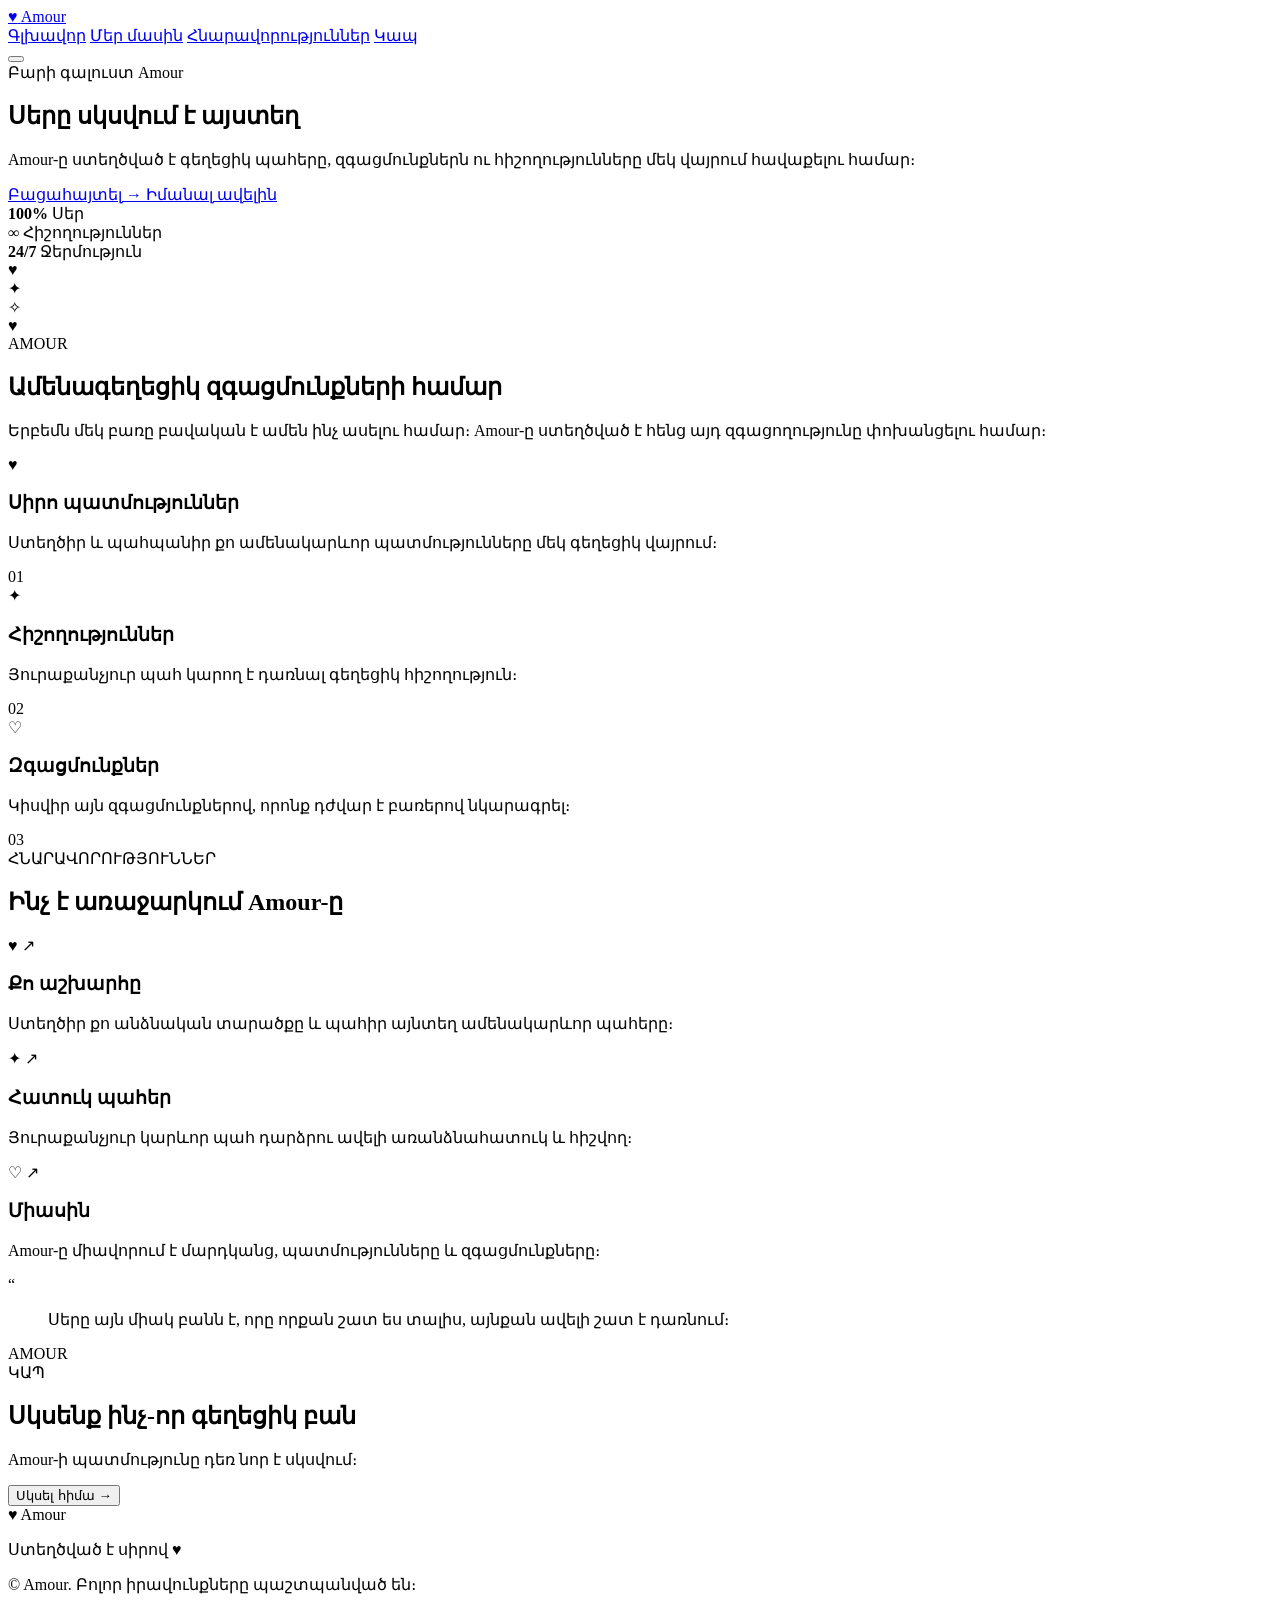
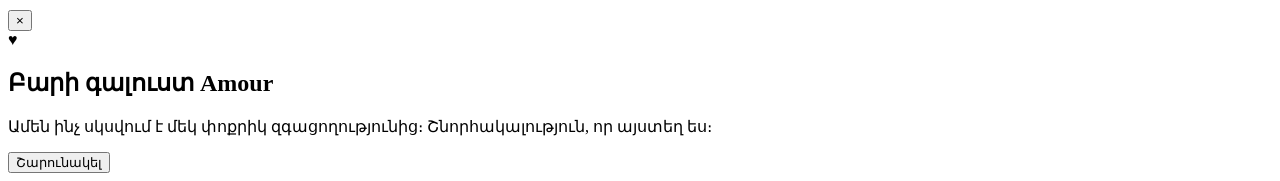
==== index.html @ 40e07cc6 "Create index.html" ====
<!DOCTYPE html>
<html lang="hy">
<head>
    <meta charset="UTF-8">
    <meta name="viewport" content="width=device-width, initial-scale=1.0">

    <title>Amour</title>
    <meta name="description" content="Amour — գեղեցիկ և ժամանակակից կայք">

    <link rel="stylesheet" href="style.css">
</head>

<body>

    <!-- Background -->
    <div class="background-glow glow-one"></div>
    <div class="background-glow glow-two"></div>

    <!-- Header -->
    <header class="header">

        <a href="#" class="logo">
            <span class="logo-heart">♥</span>
            <span>Amour</span>
        </a>

        <nav class="navigation" id="navigation">
            <a href="#home" class="active">Գլխավոր</a>
            <a href="#about">Մեր մասին</a>
            <a href="#features">Հնարավորություններ</a>
            <a href="#contact">Կապ</a>
        </nav>

        <button class="menu-button" id="menuButton" aria-label="Բացել մենյուն">
            <span></span>
            <span></span>
            <span></span>
        </button>

    </header>


    <!-- Hero -->
    <main>

        <section class="hero" id="home">

            <div class="hero-content">

                <div class="small-label">
                    <span class="pulse-dot"></span>
                    Բարի գալուստ Amour
                </div>

                <h1>
                    Սերը սկսվում է
                    <span>այստեղ</span>
                </h1>

                <p>
                    Amour-ը ստեղծված է գեղեցիկ պահերը,
                    զգացմունքներն ու հիշողությունները մեկ
                    վայրում հավաքելու համար։
                </p>

                <div class="hero-buttons">
                    <a href="#features" class="primary-button">
                        Բացահայտել
                        <span>→</span>
                    </a>

                    <a href="#about" class="secondary-button">
                        Իմանալ ավելին
                    </a>
                </div>

                <div class="hero-statistics">

                    <div class="stat">
                        <strong>100%</strong>
                        <span>Սեր</span>
                    </div>

                    <div class="stat-divider"></div>

                    <div class="stat">
                        <strong>∞</strong>
                        <span>Հիշողություններ</span>
                    </div>

                    <div class="stat-divider"></div>

                    <div class="stat">
                        <strong>24/7</strong>
                        <span>Ջերմություն</span>
                    </div>

                </div>

            </div>


            <!-- Heart visual -->
            <div class="hero-visual">

                <div class="circle circle-large"></div>
                <div class="circle circle-medium"></div>
                <div class="circle circle-small"></div>

                <div class="heart-container">

                    <div class="heart-shadow"></div>

                    <div class="big-heart">
                        ♥
                    </div>

                    <div class="heart-spark spark-one">✦</div>
                    <div class="heart-spark spark-two">✧</div>
                    <div class="heart-spark spark-three">♥</div>

                </div>

            </div>

        </section>


        <!-- About -->
        <section class="about section" id="about">

            <div class="section-heading">

                <span class="section-label">AMOUR</span>

                <h2>
                    Ամենագեղեցիկ
                    <span>զգացմունքների</span> համար
                </h2>

                <p>
                    Երբեմն մեկ բառը բավական է ամեն ինչ ասելու համար։
                    Amour-ը ստեղծված է հենց այդ զգացողությունը փոխանցելու համար։
                </p>

            </div>

            <div class="about-grid">

                <div class="about-card large-card">

                    <div class="card-icon">♥</div>

                    <h3>Սիրո պատմություններ</h3>

                    <p>
                        Ստեղծիր և պահպանիր քո ամենակարևոր
                        պատմությունները մեկ գեղեցիկ վայրում։
                    </p>

                    <span class="card-number">01</span>

                </div>


                <div class="about-card">

                    <div class="card-icon">✦</div>

                    <h3>Հիշողություններ</h3>

                    <p>
                        Յուրաքանչյուր պահ կարող է դառնալ
                        գեղեցիկ հիշողություն։
                    </p>

                    <span class="card-number">02</span>

                </div>


                <div class="about-card">

                    <div class="card-icon">♡</div>

                    <h3>Զգացմունքներ</h3>

                    <p>
                        Կիսվիր այն զգացմունքներով,
                        որոնք դժվար է բառերով նկարագրել։
                    </p>

                    <span class="card-number">03</span>

                </div>

            </div>

        </section>


        <!-- Features -->
        <section class="features section" id="features">

            <div class="section-heading center">

                <span class="section-label">ՀՆԱՐԱՎՈՐՈՒԹՅՈՒՆՆԵՐ</span>

                <h2>
                    Ինչ է առաջարկում
                    <span>Amour-ը</span>
                </h2>

            </div>


            <div class="features-grid">

                <article class="feature-card">

                    <div class="feature-top">
                        <span class="feature-icon">♥</span>
                        <span class="feature-arrow">↗</span>
                    </div>

                    <h3>Քո աշխարհը</h3>

                    <p>
                        Ստեղծիր քո անձնական տարածքը
                        և պահիր այնտեղ ամենակարևոր պահերը։
                    </p>

                </article>


                <article class="feature-card featured">

                    <div class="feature-top">
                        <span class="feature-icon">✦</span>
                        <span class="feature-arrow">↗</span>
                    </div>

                    <h3>Հատուկ պահեր</h3>

                    <p>
                        Յուրաքանչյուր կարևոր պահ դարձրու
                        ավելի առանձնահատուկ և հիշվող։
                    </p>

                </article>


                <article class="feature-card">

                    <div class="feature-top">
                        <span class="feature-icon">♡</span>
                        <span class="feature-arrow">↗</span>
                    </div>

                    <h3>Միասին</h3>

                    <p>
                        Amour-ը միավորում է մարդկանց,
                        պատմությունները և զգացմունքները։
                    </p>

                </article>

            </div>

        </section>


        <!-- Quote -->
        <section class="quote-section">

            <div class="quote-mark">“</div>

            <blockquote>
                Սերը այն միակ բանն է,
                որը որքան շատ ես տալիս,
                այնքան ավելի շատ է դառնում։
            </blockquote>

            <div class="quote-line"></div>

            <span>AMOUR</span>

        </section>


        <!-- Contact -->
        <section class="contact section" id="contact">

            <div class="contact-box">

                <div>

                    <span class="section-label">ԿԱՊ</span>

                    <h2>
                        Սկսենք ինչ-որ
                        <span>գեղեցիկ բան</span>
                    </h2>

                    <p>
                        Amour-ի պատմությունը դեռ նոր է սկսվում։
                    </p>

                </div>

                <button class="contact-button" id="contactButton">
                    Սկսել հիմա
                    <span>→</span>
                </button>

            </div>

        </section>

    </main>


    <!-- Footer -->
    <footer class="footer">

        <div class="footer-logo">
            <span>♥</span>
            Amour
        </div>

        <p>
            Ստեղծված է սիրով ♥
        </p>

        <p class="copyright">
            © <span id="year"></span> Amour. Բոլոր իրավունքները պաշտպանված են։
        </p>

    </footer>


    <!-- Modal -->
    <div class="modal" id="modal">

        <div class="modal-content">

            <button class="modal-close" id="modalClose">
                ×
            </button>

            <div class="modal-heart">♥</div>

            <h2>Բարի գալուստ Amour</h2>

            <p>
                Ամեն ինչ սկսվում է մեկ փոքրիկ զգացողությունից։
                Շնորհակալություն, որ այստեղ ես։
            </p>

            <button class="modal-button" id="modalOkay">
                Շարունակել
            </button>

        </div>

    </div>


    <script src="script.js"></script>

</body>
</html>
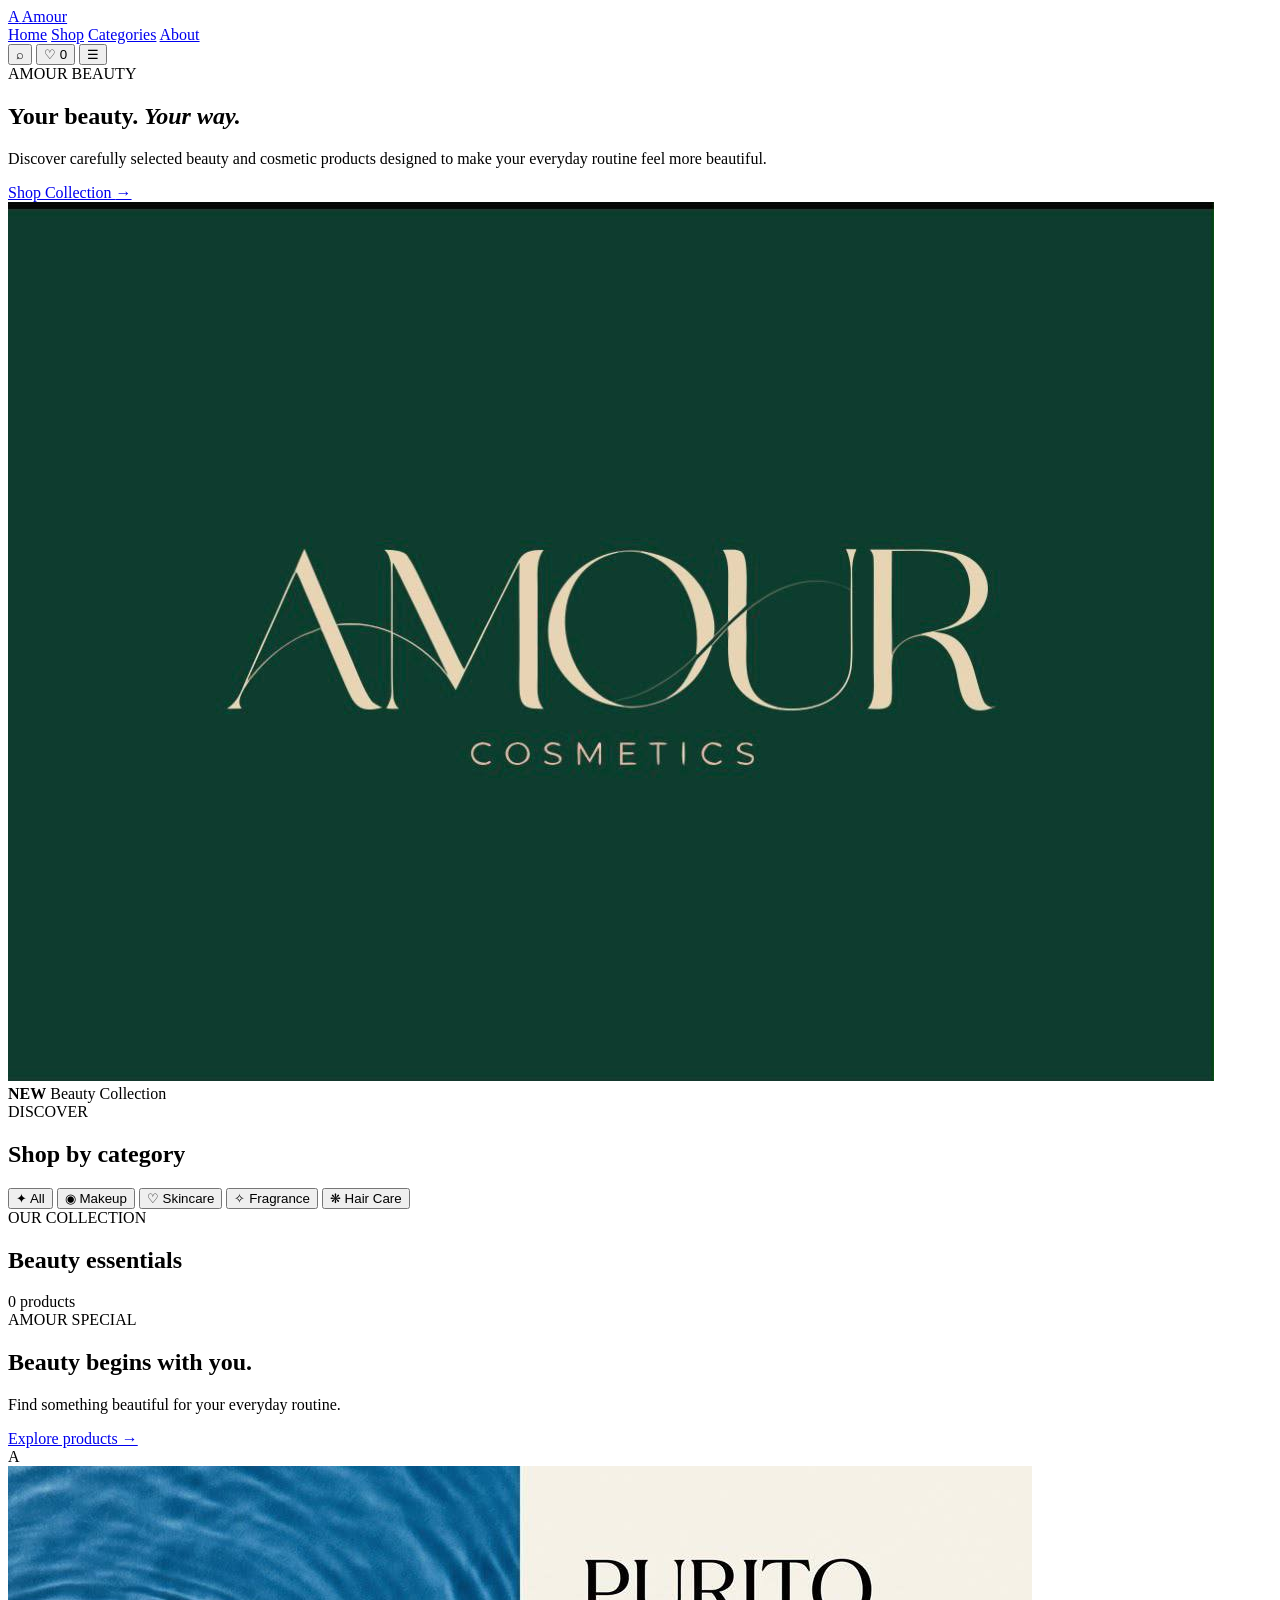
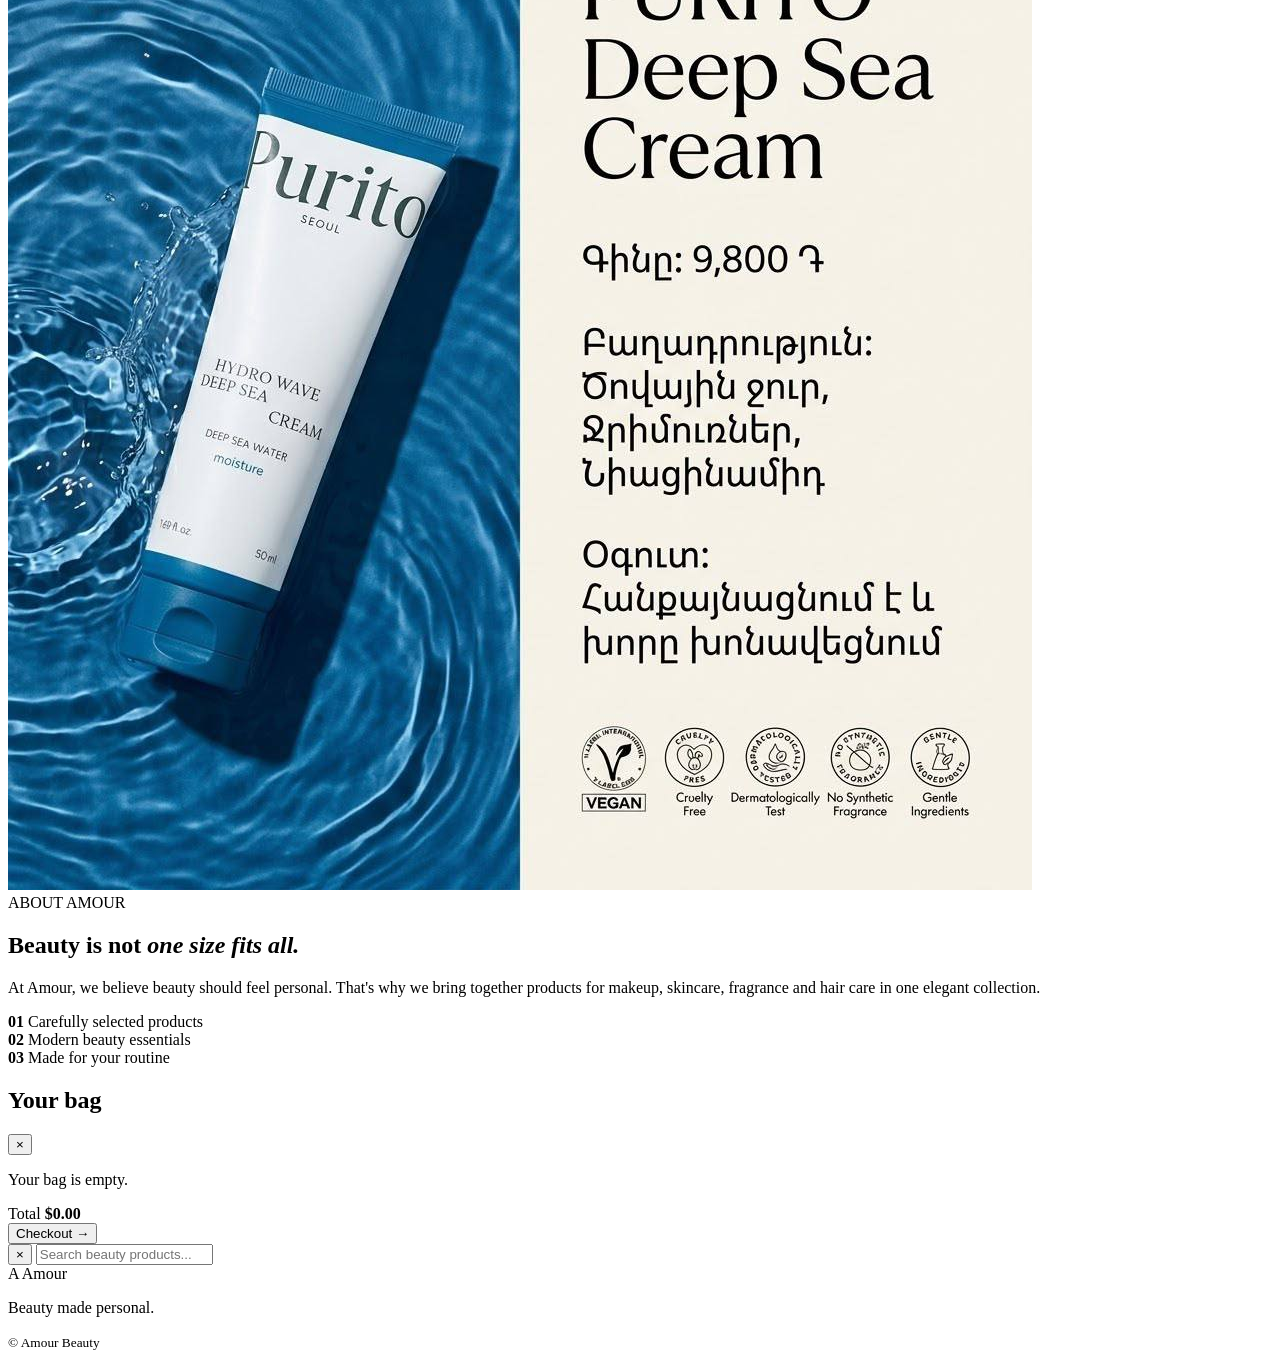
==== commit 6ef7f547: "Update index.html" ====
--- a/index.html
+++ b/index.html
@@ -1,373 +1,290 @@
 <!DOCTYPE html>
-<html lang="hy">
+<html lang="en">
 <head>
     <meta charset="UTF-8">
     <meta name="viewport" content="width=device-width, initial-scale=1.0">
 
-    <title>Amour</title>
-    <meta name="description" content="Amour — գեղեցիկ և ժամանակակից կայք">
+    <title>Amour — Beauty & Cosmetics</title>
+    <meta name="description" content="Amour Beauty & Cosmetics">
 
     <link rel="stylesheet" href="style.css">
 </head>
 
 <body>
 
-    <!-- Background -->
-    <div class="background-glow glow-one"></div>
-    <div class="background-glow glow-two"></div>
-
-    <!-- Header -->
-    <header class="header">
-
-        <a href="#" class="logo">
-            <span class="logo-heart">♥</span>
-            <span>Amour</span>
-        </a>
-
-        <nav class="navigation" id="navigation">
-            <a href="#home" class="active">Գլխավոր</a>
-            <a href="#about">Մեր մասին</a>
-            <a href="#features">Հնարավորություններ</a>
-            <a href="#contact">Կապ</a>
-        </nav>
-
-        <button class="menu-button" id="menuButton" aria-label="Բացել մենյուն">
-            <span></span>
-            <span></span>
-            <span></span>
+<header class="header">
+    <a href="#home" class="logo">
+        <span class="logo-mark">A</span>
+        <span>Amour</span>
+    </a>
+
+    <nav class="nav" id="nav">
+        <a href="#home">Home</a>
+        <a href="#shop">Shop</a>
+        <a href="#categories">Categories</a>
+        <a href="#about">About</a>
+    </nav>
+
+    <div class="header-actions">
+        <button id="searchBtn">⌕</button>
+        <button id="cartBtn" class="cart-button">
+            ♡
+            <span id="cartCount">0</span>
         </button>
-
-    </header>
-
-
-    <!-- Hero -->
-    <main>
-
-        <section class="hero" id="home">
-
-            <div class="hero-content">
-
-                <div class="small-label">
-                    <span class="pulse-dot"></span>
-                    Բարի գալուստ Amour
+        <button id="menuBtn" class="menu-btn">☰</button>
+    </div>
+</header>
+
+
+<main>
+
+    <!-- HERO -->
+
+    <section class="hero" id="home">
+
+        <div class="hero-text">
+            <span class="eyebrow">AMOUR BEAUTY</span>
+
+            <h1>
+                Your beauty.
+                <em>Your way.</em>
+            </h1>
+
+            <p>
+                Discover carefully selected beauty and cosmetic
+                products designed to make your everyday routine
+                feel more beautiful.
+            </p>
+
+            <a href="#shop" class="hero-btn">
+                Shop Collection
+                <span>→</span>
+            </a>
+        </div>
+
+        <div class="hero-image">
+            <img src="photo_2026-08-24_14-49-03.jpg" alt="Amour Beauty">
+            <div class="hero-badge">
+                <strong>NEW</strong>
+                <span>Beauty Collection</span>
+            </div>
+        </div>
+
+    </section>
+
+
+    <!-- CATEGORIES -->
+
+    <section class="categories" id="categories">
+
+        <div class="section-title">
+            <span>DISCOVER</span>
+            <h2>Shop by category</h2>
+        </div>
+
+        <div class="category-list">
+
+            <button class="category active" data-category="all">
+                <span>✦</span>
+                All
+            </button>
+
+            <button class="category" data-category="makeup">
+                <span>◉</span>
+                Makeup
+            </button>
+
+            <button class="category" data-category="skincare">
+                <span>♡</span>
+                Skincare
+            </button>
+
+            <button class="category" data-category="fragrance">
+                <span>✧</span>
+                Fragrance
+            </button>
+
+            <button class="category" data-category="hair">
+                <span>❋</span>
+                Hair Care
+            </button>
+
+        </div>
+
+    </section>
+
+
+    <!-- SHOP -->
+
+    <section class="shop" id="shop">
+
+        <div class="shop-heading">
+
+            <div>
+                <span class="section-label">OUR COLLECTION</span>
+                <h2>Beauty essentials</h2>
+            </div>
+
+            <div class="product-count">
+                <span id="productCount">0</span> products
+            </div>
+
+        </div>
+
+        <div class="products" id="products"></div>
+
+    </section>
+
+
+    <!-- PROMO -->
+
+    <section class="promo">
+
+        <div>
+            <span>AMOUR SPECIAL</span>
+
+            <h2>
+                Beauty begins
+                with you.
+            </h2>
+
+            <p>
+                Find something beautiful for your everyday routine.
+            </p>
+
+            <a href="#shop">
+                Explore products →
+            </a>
+        </div>
+
+        <div class="promo-symbol">A</div>
+
+    </section>
+
+
+    <!-- ABOUT -->
+
+    <section class="about" id="about">
+
+        <div class="about-image">
+            <img src="photo_2026-08-24_14-43-02.jpg" alt="Amour">
+        </div>
+
+        <div class="about-text">
+
+            <span class="section-label">ABOUT AMOUR</span>
+
+            <h2>
+                Beauty is not
+                <em>one size fits all.</em>
+            </h2>
+
+            <p>
+                At Amour, we believe beauty should feel personal.
+                That's why we bring together products for makeup,
+                skincare, fragrance and hair care in one elegant
+                collection.
+            </p>
+
+            <div class="about-items">
+
+                <div>
+                    <strong>01</strong>
+                    <span>Carefully selected products</span>
                 </div>
 
-                <h1>
-                    Սերը սկսվում է
-                    <span>այստեղ</span>
-                </h1>
-
-                <p>
-                    Amour-ը ստեղծված է գեղեցիկ պահերը,
-                    զգացմունքներն ու հիշողությունները մեկ
-                    վայրում հավաքելու համար։
-                </p>
-
-                <div class="hero-buttons">
-                    <a href="#features" class="primary-button">
-                        Բացահայտել
-                        <span>→</span>
-                    </a>
-
-                    <a href="#about" class="secondary-button">
-                        Իմանալ ավելին
-                    </a>
+                <div>
+                    <strong>02</strong>
+                    <span>Modern beauty essentials</span>
                 </div>
 
-                <div class="hero-statistics">
-
-                    <div class="stat">
-                        <strong>100%</strong>
-                        <span>Սեր</span>
-                    </div>
-
-                    <div class="stat-divider"></div>
-
-                    <div class="stat">
-                        <strong>∞</strong>
-                        <span>Հիշողություններ</span>
-                    </div>
-
-                    <div class="stat-divider"></div>
-
-                    <div class="stat">
-                        <strong>24/7</strong>
-                        <span>Ջերմություն</span>
-                    </div>
-
+                <div>
+                    <strong>03</strong>
+                    <span>Made for your routine</span>
                 </div>
 
             </div>
 
-
-            <!-- Heart visual -->
-            <div class="hero-visual">
-
-                <div class="circle circle-large"></div>
-                <div class="circle circle-medium"></div>
-                <div class="circle circle-small"></div>
-
-                <div class="heart-container">
-
-                    <div class="heart-shadow"></div>
-
-                    <div class="big-heart">
-                        ♥
-                    </div>
-
-                    <div class="heart-spark spark-one">✦</div>
-                    <div class="heart-spark spark-two">✧</div>
-                    <div class="heart-spark spark-three">♥</div>
-
-                </div>
-
-            </div>
-
-        </section>
-
-
-        <!-- About -->
-        <section class="about section" id="about">
-
-            <div class="section-heading">
-
-                <span class="section-label">AMOUR</span>
-
-                <h2>
-                    Ամենագեղեցիկ
-                    <span>զգացմունքների</span> համար
-                </h2>
-
-                <p>
-                    Երբեմն մեկ բառը բավական է ամեն ինչ ասելու համար։
-                    Amour-ը ստեղծված է հենց այդ զգացողությունը փոխանցելու համար։
-                </p>
-
-            </div>
-
-            <div class="about-grid">
-
-                <div class="about-card large-card">
-
-                    <div class="card-icon">♥</div>
-
-                    <h3>Սիրո պատմություններ</h3>
-
-                    <p>
-                        Ստեղծիր և պահպանիր քո ամենակարևոր
-                        պատմությունները մեկ գեղեցիկ վայրում։
-                    </p>
-
-                    <span class="card-number">01</span>
-
-                </div>
-
-
-                <div class="about-card">
-
-                    <div class="card-icon">✦</div>
-
-                    <h3>Հիշողություններ</h3>
-
-                    <p>
-                        Յուրաքանչյուր պահ կարող է դառնալ
-                        գեղեցիկ հիշողություն։
-                    </p>
-
-                    <span class="card-number">02</span>
-
-                </div>
-
-
-                <div class="about-card">
-
-                    <div class="card-icon">♡</div>
-
-                    <h3>Զգացմունքներ</h3>
-
-                    <p>
-                        Կիսվիր այն զգացմունքներով,
-                        որոնք դժվար է բառերով նկարագրել։
-                    </p>
-
-                    <span class="card-number">03</span>
-
-                </div>
-
-            </div>
-
-        </section>
-
-
-        <!-- Features -->
-        <section class="features section" id="features">
-
-            <div class="section-heading center">
-
-                <span class="section-label">ՀՆԱՐԱՎՈՐՈՒԹՅՈՒՆՆԵՐ</span>
-
-                <h2>
-                    Ինչ է առաջարկում
-                    <span>Amour-ը</span>
-                </h2>
-
-            </div>
-
-
-            <div class="features-grid">
-
-                <article class="feature-card">
-
-                    <div class="feature-top">
-                        <span class="feature-icon">♥</span>
-                        <span class="feature-arrow">↗</span>
-                    </div>
-
-                    <h3>Քո աշխարհը</h3>
-
-                    <p>
-                        Ստեղծիր քո անձնական տարածքը
-                        և պահիր այնտեղ ամենակարևոր պահերը։
-                    </p>
-
-                </article>
-
-
-                <article class="feature-card featured">
-
-                    <div class="feature-top">
-                        <span class="feature-icon">✦</span>
-                        <span class="feature-arrow">↗</span>
-                    </div>
-
-                    <h3>Հատուկ պահեր</h3>
-
-                    <p>
-                        Յուրաքանչյուր կարևոր պահ դարձրու
-                        ավելի առանձնահատուկ և հիշվող։
-                    </p>
-
-                </article>
-
-
-                <article class="feature-card">
-
-                    <div class="feature-top">
-                        <span class="feature-icon">♡</span>
-                        <span class="feature-arrow">↗</span>
-                    </div>
-
-                    <h3>Միասին</h3>
-
-                    <p>
-                        Amour-ը միավորում է մարդկանց,
-                        պատմությունները և զգացմունքները։
-                    </p>
-
-                </article>
-
-            </div>
-
-        </section>
-
-
-        <!-- Quote -->
-        <section class="quote-section">
-
-            <div class="quote-mark">“</div>
-
-            <blockquote>
-                Սերը այն միակ բանն է,
-                որը որքան շատ ես տալիս,
-                այնքան ավելի շատ է դառնում։
-            </blockquote>
-
-            <div class="quote-line"></div>
-
-            <span>AMOUR</span>
-
-        </section>
-
-
-        <!-- Contact -->
-        <section class="contact section" id="contact">
-
-            <div class="contact-box">
-
-                <div>
-
-                    <span class="section-label">ԿԱՊ</span>
-
-                    <h2>
-                        Սկսենք ինչ-որ
-                        <span>գեղեցիկ բան</span>
-                    </h2>
-
-                    <p>
-                        Amour-ի պատմությունը դեռ նոր է սկսվում։
-                    </p>
-
-                </div>
-
-                <button class="contact-button" id="contactButton">
-                    Սկսել հիմա
-                    <span>→</span>
-                </button>
-
-            </div>
-
-        </section>
-
-    </main>
-
-
-    <!-- Footer -->
-    <footer class="footer">
-
-        <div class="footer-logo">
-            <span>♥</span>
-            Amour
-        </div>
-
-        <p>
-            Ստեղծված է սիրով ♥
-        </p>
-
-        <p class="copyright">
-            © <span id="year"></span> Amour. Բոլոր իրավունքները պաշտպանված են։
-        </p>
-
-    </footer>
-
-
-    <!-- Modal -->
-    <div class="modal" id="modal">
-
-        <div class="modal-content">
-
-            <button class="modal-close" id="modalClose">
-                ×
-            </button>
-
-            <div class="modal-heart">♥</div>
-
-            <h2>Բարի գալուստ Amour</h2>
-
-            <p>
-                Ամեն ինչ սկսվում է մեկ փոքրիկ զգացողությունից։
-                Շնորհակալություն, որ այստեղ ես։
-            </p>
-
-            <button class="modal-button" id="modalOkay">
-                Շարունակել
-            </button>
-
-        </div>
+        </div>
+
+    </section>
+
+</main>
+
+
+<!-- CART -->
+
+<div class="cart-overlay" id="cartOverlay">
+
+    <aside class="cart">
+
+        <div class="cart-header">
+            <h2>Your bag</h2>
+            <button id="closeCart">×</button>
+        </div>
+
+        <div id="cartItems" class="cart-items">
+            <p class="empty-cart">Your bag is empty.</p>
+        </div>
+
+        <div class="cart-footer">
+
+            <div>
+                <span>Total</span>
+                <strong id="cartTotal">$0.00</strong>
+            </div>
+
+            <button class="checkout">
+                Checkout →
+            </button>
+
+        </div>
+
+    </aside>
+
+</div>
+
+
+<!-- SEARCH -->
+
+<div class="search-box" id="searchBox">
+
+    <div class="search-inner">
+
+        <button id="closeSearch">×</button>
+
+        <input
+            type="text"
+            id="searchInput"
+            placeholder="Search beauty products..."
+        >
 
     </div>
 
-
-    <script src="script.js"></script>
+</div>
+
+
+<footer>
+
+    <div class="footer-logo">
+        <span>A</span>
+        Amour
+    </div>
+
+    <p>
+        Beauty made personal.
+    </p>
+
+    <small>
+        © <span id="year"></span> Amour Beauty
+    </small>
+
+</footer>
+
+
+<script src="script.js"></script>
 
 </body>
 </html>
+</body>
+</html>
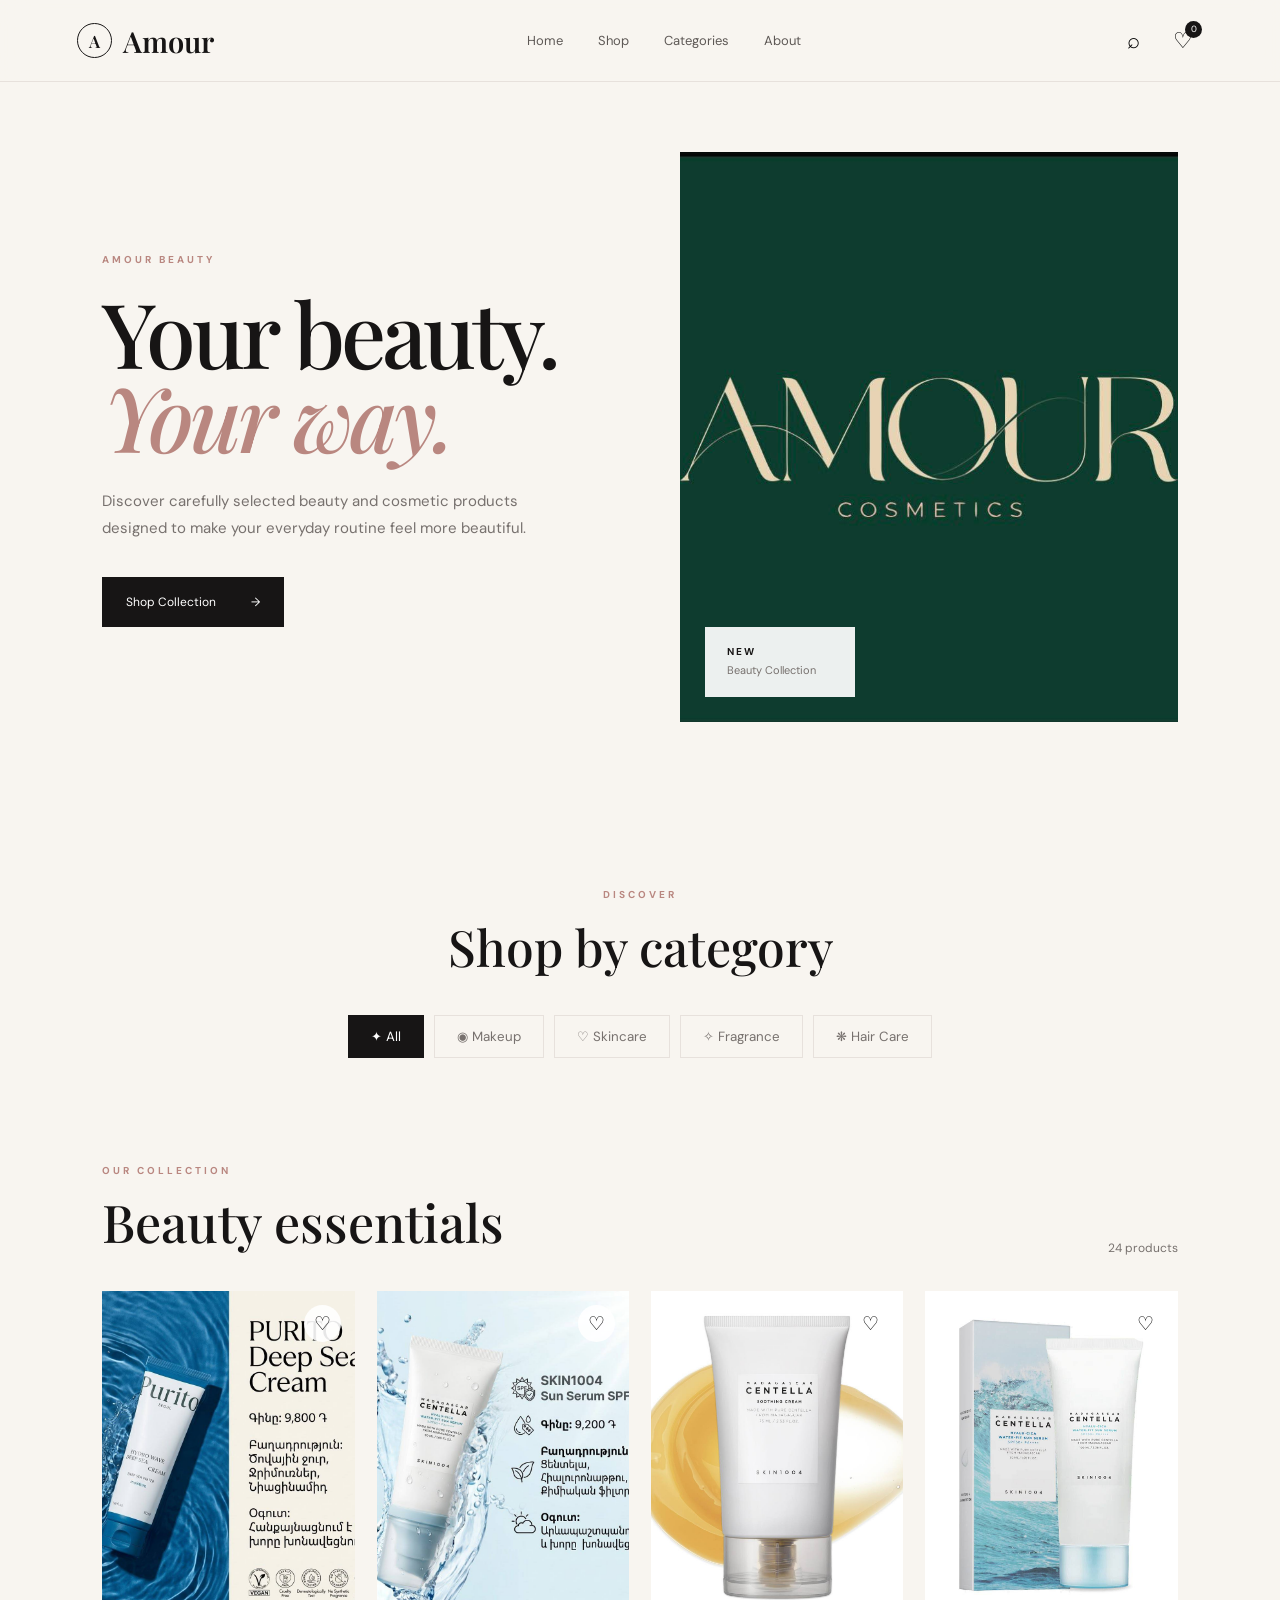
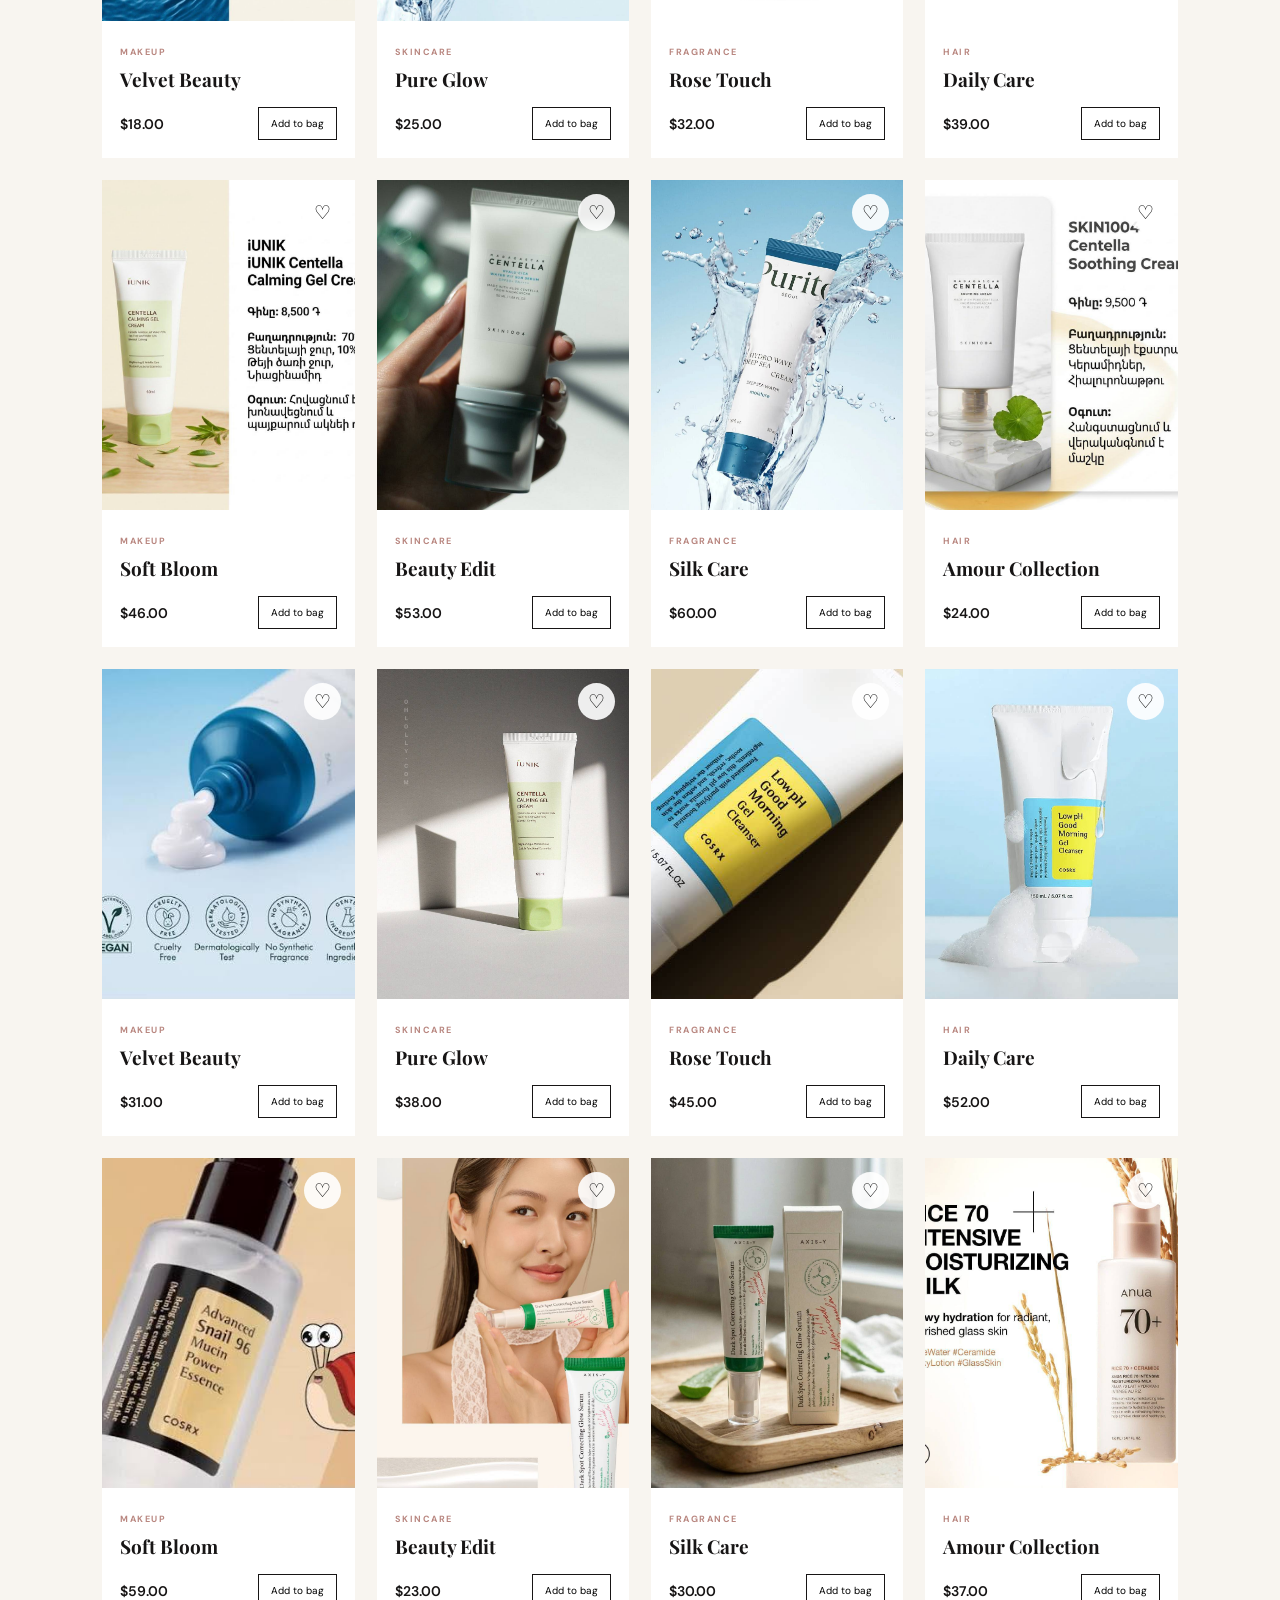
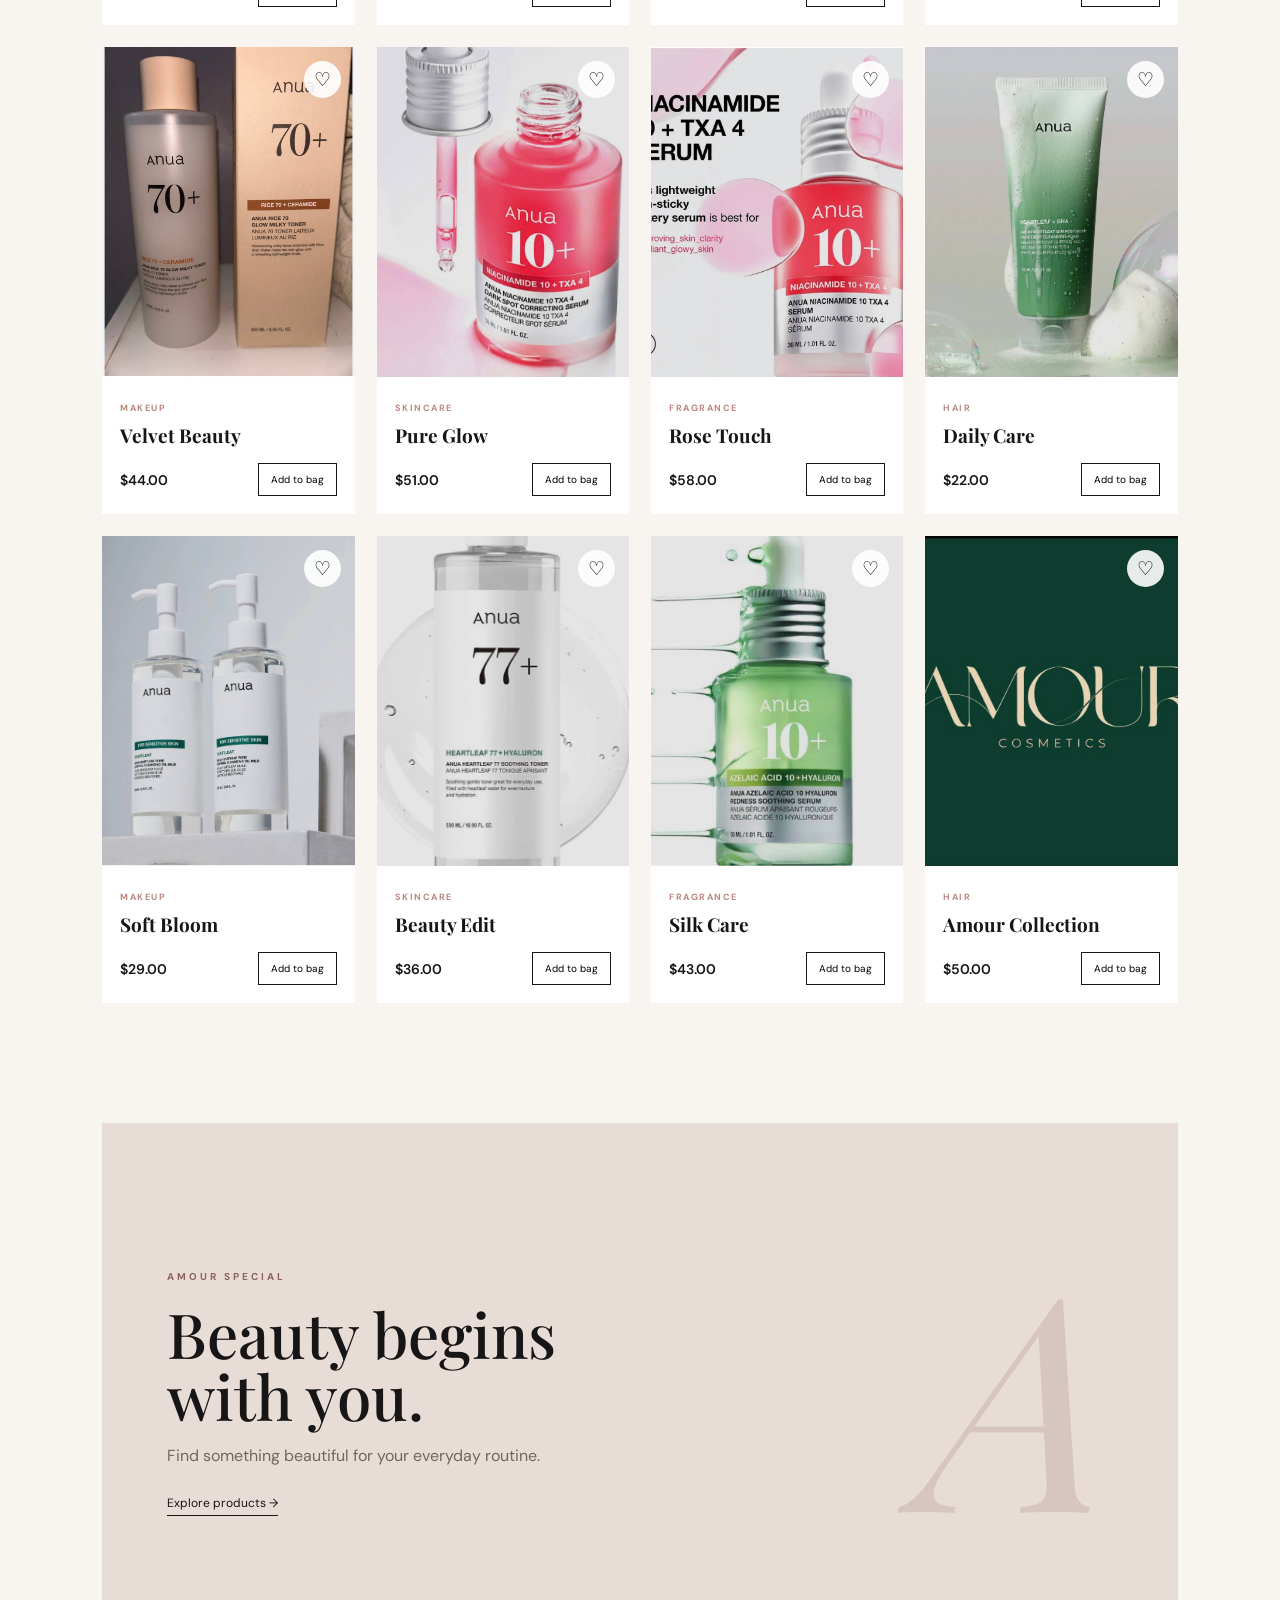
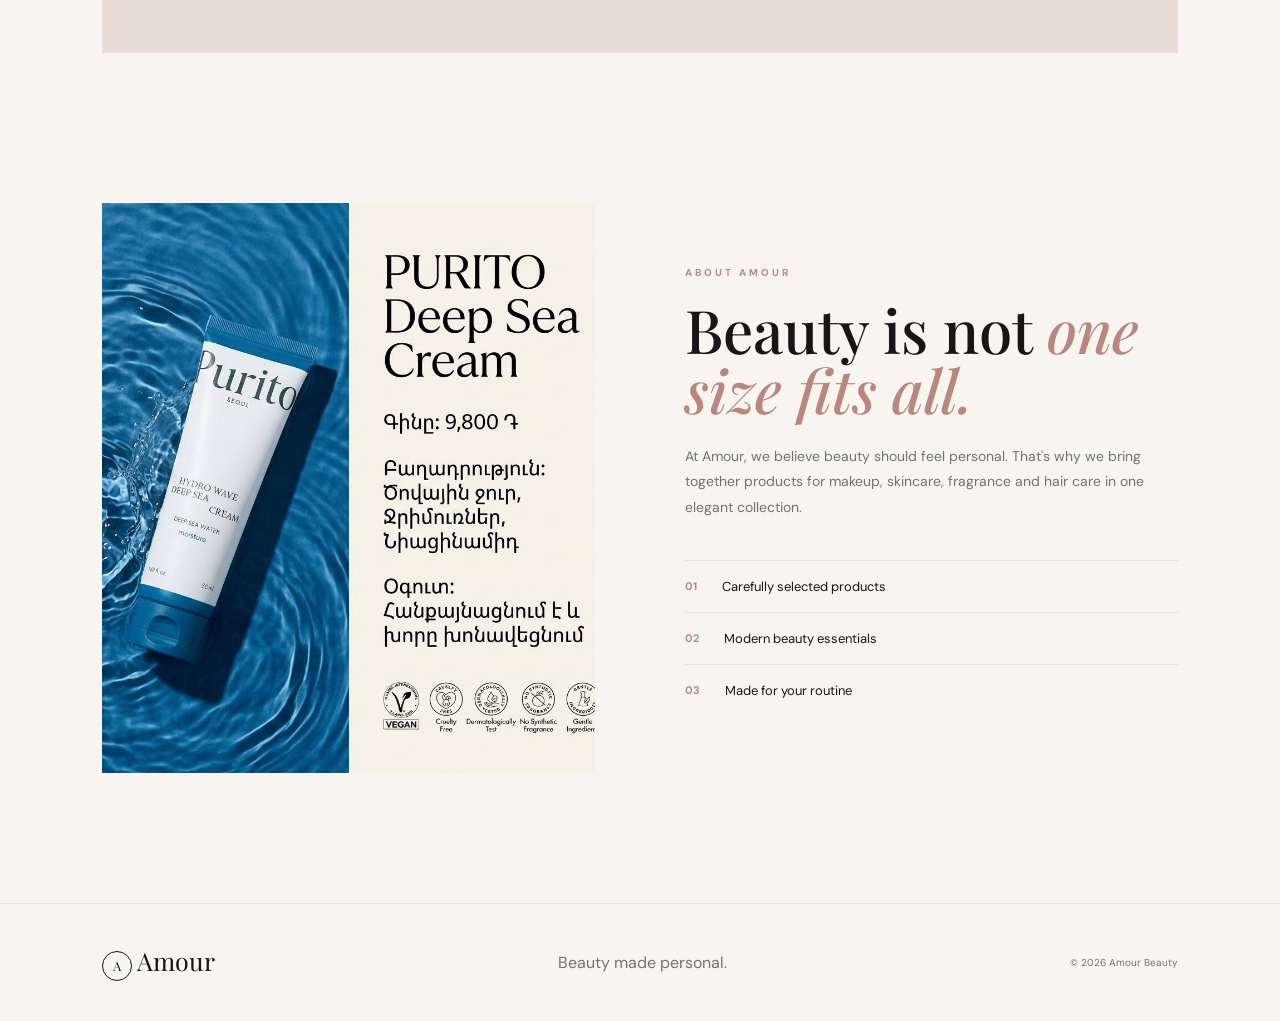
==== commit d250dce5: "Fix Amour product loading and cache" ====
--- a/index.html
+++ b/index.html
@@ -1,290 +1,28 @@
 <!DOCTYPE html>
 <html lang="en">
 <head>
-    <meta charset="UTF-8">
-    <meta name="viewport" content="width=device-width, initial-scale=1.0">
-
-    <title>Amour — Beauty & Cosmetics</title>
-    <meta name="description" content="Amour Beauty & Cosmetics">
-
-    <link rel="stylesheet" href="style.css">
+<meta charset="UTF-8">
+<meta name="viewport" content="width=device-width, initial-scale=1.0">
+<title>Amour — Beauty & Cosmetics</title>
+<meta name="description" content="Amour Beauty & Cosmetics">
+<link rel="stylesheet" href="style.css?v=3">
 </head>
-
 <body>
-
 <header class="header">
-    <a href="#home" class="logo">
-        <span class="logo-mark">A</span>
-        <span>Amour</span>
-    </a>
-
-    <nav class="nav" id="nav">
-        <a href="#home">Home</a>
-        <a href="#shop">Shop</a>
-        <a href="#categories">Categories</a>
-        <a href="#about">About</a>
-    </nav>
-
-    <div class="header-actions">
-        <button id="searchBtn">⌕</button>
-        <button id="cartBtn" class="cart-button">
-            ♡
-            <span id="cartCount">0</span>
-        </button>
-        <button id="menuBtn" class="menu-btn">☰</button>
-    </div>
+<a href="#home" class="logo"><span class="logo-mark">A</span><span>Amour</span></a>
+<nav class="nav" id="nav"><a href="#home">Home</a><a href="#shop">Shop</a><a href="#categories">Categories</a><a href="#about">About</a></nav>
+<div class="header-actions"><button id="searchBtn" type="button">⌕</button><button id="cartBtn" class="cart-button" type="button">♡<span id="cartCount">0</span></button><button id="menuBtn" class="menu-btn" type="button">☰</button></div>
 </header>
-
-
 <main>
-
-    <!-- HERO -->
-
-    <section class="hero" id="home">
-
-        <div class="hero-text">
-            <span class="eyebrow">AMOUR BEAUTY</span>
-
-            <h1>
-                Your beauty.
-                <em>Your way.</em>
-            </h1>
-
-            <p>
-                Discover carefully selected beauty and cosmetic
-                products designed to make your everyday routine
-                feel more beautiful.
-            </p>
-
-            <a href="#shop" class="hero-btn">
-                Shop Collection
-                <span>→</span>
-            </a>
-        </div>
-
-        <div class="hero-image">
-            <img src="photo_2026-08-24_14-49-03.jpg" alt="Amour Beauty">
-            <div class="hero-badge">
-                <strong>NEW</strong>
-                <span>Beauty Collection</span>
-            </div>
-        </div>
-
-    </section>
-
-
-    <!-- CATEGORIES -->
-
-    <section class="categories" id="categories">
-
-        <div class="section-title">
-            <span>DISCOVER</span>
-            <h2>Shop by category</h2>
-        </div>
-
-        <div class="category-list">
-
-            <button class="category active" data-category="all">
-                <span>✦</span>
-                All
-            </button>
-
-            <button class="category" data-category="makeup">
-                <span>◉</span>
-                Makeup
-            </button>
-
-            <button class="category" data-category="skincare">
-                <span>♡</span>
-                Skincare
-            </button>
-
-            <button class="category" data-category="fragrance">
-                <span>✧</span>
-                Fragrance
-            </button>
-
-            <button class="category" data-category="hair">
-                <span>❋</span>
-                Hair Care
-            </button>
-
-        </div>
-
-    </section>
-
-
-    <!-- SHOP -->
-
-    <section class="shop" id="shop">
-
-        <div class="shop-heading">
-
-            <div>
-                <span class="section-label">OUR COLLECTION</span>
-                <h2>Beauty essentials</h2>
-            </div>
-
-            <div class="product-count">
-                <span id="productCount">0</span> products
-            </div>
-
-        </div>
-
-        <div class="products" id="products"></div>
-
-    </section>
-
-
-    <!-- PROMO -->
-
-    <section class="promo">
-
-        <div>
-            <span>AMOUR SPECIAL</span>
-
-            <h2>
-                Beauty begins
-                with you.
-            </h2>
-
-            <p>
-                Find something beautiful for your everyday routine.
-            </p>
-
-            <a href="#shop">
-                Explore products →
-            </a>
-        </div>
-
-        <div class="promo-symbol">A</div>
-
-    </section>
-
-
-    <!-- ABOUT -->
-
-    <section class="about" id="about">
-
-        <div class="about-image">
-            <img src="photo_2026-08-24_14-43-02.jpg" alt="Amour">
-        </div>
-
-        <div class="about-text">
-
-            <span class="section-label">ABOUT AMOUR</span>
-
-            <h2>
-                Beauty is not
-                <em>one size fits all.</em>
-            </h2>
-
-            <p>
-                At Amour, we believe beauty should feel personal.
-                That's why we bring together products for makeup,
-                skincare, fragrance and hair care in one elegant
-                collection.
-            </p>
-
-            <div class="about-items">
-
-                <div>
-                    <strong>01</strong>
-                    <span>Carefully selected products</span>
-                </div>
-
-                <div>
-                    <strong>02</strong>
-                    <span>Modern beauty essentials</span>
-                </div>
-
-                <div>
-                    <strong>03</strong>
-                    <span>Made for your routine</span>
-                </div>
-
-            </div>
-
-        </div>
-
-    </section>
-
+<section class="hero" id="home"><div class="hero-text"><span class="eyebrow">AMOUR BEAUTY</span><h1>Your beauty.<em>Your way.</em></h1><p>Discover carefully selected beauty and cosmetic products designed to make your everyday routine feel more beautiful.</p><a href="#shop" class="hero-btn">Shop Collection <span>→</span></a></div><div class="hero-image"><img src="photo_2026-08-24_14-49-03.jpg" alt="Amour Beauty"><div class="hero-badge"><strong>NEW</strong><span>Beauty Collection</span></div></div></section>
+<section class="categories" id="categories"><div class="section-title"><span>DISCOVER</span><h2>Shop by category</h2></div><div class="category-list"><button class="category active" data-category="all" type="button">✦ All</button><button class="category" data-category="makeup" type="button">◉ Makeup</button><button class="category" data-category="skincare" type="button">♡ Skincare</button><button class="category" data-category="fragrance" type="button">✧ Fragrance</button><button class="category" data-category="hair" type="button">❋ Hair Care</button></div></section>
+<section class="shop" id="shop"><div class="shop-heading"><div><span class="section-label">OUR COLLECTION</span><h2>Beauty essentials</h2></div><div class="product-count"><span id="productCount">24</span> products</div></div><div class="products" id="products"></div></section>
+<section class="promo"><div><span>AMOUR SPECIAL</span><h2>Beauty begins<br>with you.</h2><p>Find something beautiful for your everyday routine.</p><a href="#shop">Explore products →</a></div><div class="promo-symbol">A</div></section>
+<section class="about" id="about"><div class="about-image"><img src="photo_2026-08-24_14-43-02.jpg" alt="Amour"></div><div class="about-text"><span class="section-label">ABOUT AMOUR</span><h2>Beauty is not <em>one size fits all.</em></h2><p>At Amour, we believe beauty should feel personal. That's why we bring together products for makeup, skincare, fragrance and hair care in one elegant collection.</p><div class="about-items"><div><strong>01</strong><span>Carefully selected products</span></div><div><strong>02</strong><span>Modern beauty essentials</span></div><div><strong>03</strong><span>Made for your routine</span></div></div></div></section>
 </main>
-
-
-<!-- CART -->
-
-<div class="cart-overlay" id="cartOverlay">
-
-    <aside class="cart">
-
-        <div class="cart-header">
-            <h2>Your bag</h2>
-            <button id="closeCart">×</button>
-        </div>
-
-        <div id="cartItems" class="cart-items">
-            <p class="empty-cart">Your bag is empty.</p>
-        </div>
-
-        <div class="cart-footer">
-
-            <div>
-                <span>Total</span>
-                <strong id="cartTotal">$0.00</strong>
-            </div>
-
-            <button class="checkout">
-                Checkout →
-            </button>
-
-        </div>
-
-    </aside>
-
-</div>
-
-
-<!-- SEARCH -->
-
-<div class="search-box" id="searchBox">
-
-    <div class="search-inner">
-
-        <button id="closeSearch">×</button>
-
-        <input
-            type="text"
-            id="searchInput"
-            placeholder="Search beauty products..."
-        >
-
-    </div>
-
-</div>
-
-
-<footer>
-
-    <div class="footer-logo">
-        <span>A</span>
-        Amour
-    </div>
-
-    <p>
-        Beauty made personal.
-    </p>
-
-    <small>
-        © <span id="year"></span> Amour Beauty
-    </small>
-
-</footer>
-
-
-<script src="script.js"></script>
-
+<div class="cart-overlay" id="cartOverlay"><aside class="cart"><div class="cart-header"><h2>Your bag</h2><button id="closeCart" type="button">×</button></div><div id="cartItems" class="cart-items"><p class="empty-cart">Your bag is empty.</p></div><div class="cart-footer"><div><span>Total</span><strong id="cartTotal">$0.00</strong></div><button class="checkout" type="button">Checkout →</button></div></aside></div>
+<div class="search-box" id="searchBox"><div class="search-inner"><button id="closeSearch" type="button">×</button><input type="text" id="searchInput" placeholder="Search beauty products..."></div></div>
+<footer><div class="footer-logo"><span>A</span> Amour</div><p>Beauty made personal.</p><small>© <span id="year"></span> Amour Beauty</small></footer>
+<script src="script.js?v=3"></script>
 </body>
 </html>
-</body>
-</html>
--- a/style.css
+++ b/style.css
@@ -0,0 +1,831 @@
+@import url('https://fonts.googleapis.com/css2?family=DM+Sans:wght@400;500;600;700&family=Playfair+Display:ital,wght@0,500;0,600;0,700;1,500;1,600&display=swap');
+
+:root {
+    --cream: #f8f5f0;
+    --white: #ffffff;
+    --black: #171515;
+    --gray: #77716e;
+    --line: #e7e1dc;
+    --rose: #b98780;
+    --dark-rose: #8d625c;
+}
+
+* {
+    margin: 0;
+    padding: 0;
+    box-sizing: border-box;
+}
+
+html {
+    scroll-behavior: smooth;
+}
+
+body {
+    background: var(--cream);
+    color: var(--black);
+    font-family: "DM Sans", sans-serif;
+    overflow-x: hidden;
+}
+
+button,
+input {
+    font-family: inherit;
+}
+
+button {
+    cursor: pointer;
+}
+
+a {
+    text-decoration: none;
+    color: inherit;
+}
+
+
+/* HEADER */
+
+.header {
+    height: 82px;
+    padding: 0 6%;
+    display: flex;
+    align-items: center;
+    justify-content: space-between;
+    position: sticky;
+    top: 0;
+    z-index: 1000;
+    background: rgba(248,245,240,.94);
+    backdrop-filter: blur(16px);
+    border-bottom: 1px solid var(--line);
+}
+
+.logo {
+    display: flex;
+    align-items: center;
+    gap: 11px;
+    font-family: "Playfair Display", serif;
+    font-size: 29px;
+    font-weight: 600;
+}
+
+.logo-mark {
+    width: 35px;
+    height: 35px;
+    border: 1px solid var(--black);
+    border-radius: 50%;
+    display: flex;
+    align-items: center;
+    justify-content: center;
+    font-size: 17px;
+}
+
+.nav {
+    display: flex;
+    gap: 35px;
+}
+
+.nav a {
+    font-size: 13px;
+    color: #5e5956;
+    transition: .25s;
+}
+
+.nav a:hover {
+    color: var(--black);
+}
+
+.header-actions {
+    display: flex;
+    align-items: center;
+    gap: 10px;
+}
+
+.header-actions button {
+    width: 40px;
+    height: 40px;
+    border: 0;
+    background: transparent;
+    font-size: 22px;
+}
+
+.cart-button {
+    position: relative;
+}
+
+#cartCount {
+    position: absolute;
+    right: 1px;
+    top: 0;
+    width: 17px;
+    height: 17px;
+    border-radius: 50%;
+    background: var(--black);
+    color: white;
+    font-size: 9px;
+    display: flex;
+    align-items: center;
+    justify-content: center;
+}
+
+.menu-btn {
+    display: none;
+}
+
+
+/* HERO */
+
+.hero {
+    min-height: 680px;
+    padding: 70px 8%;
+    display: grid;
+    grid-template-columns: 1fr 1fr;
+    gap: 80px;
+    align-items: center;
+}
+
+.hero-text {
+    max-width: 600px;
+}
+
+.eyebrow,
+.section-label,
+.section-title > span {
+    font-size: 10px;
+    letter-spacing: 3px;
+    font-weight: 700;
+    color: var(--rose);
+}
+
+.hero h1 {
+    font-family: "Playfair Display", serif;
+    font-size: clamp(65px, 7vw, 105px);
+    line-height: .94;
+    font-weight: 500;
+    margin: 22px 0 30px;
+    letter-spacing: -4px;
+}
+
+.hero h1 em {
+    display: block;
+    color: var(--rose);
+    font-weight: 500;
+}
+
+.hero-text p {
+    color: var(--gray);
+    line-height: 1.8;
+    max-width: 480px;
+    font-size: 15px;
+    margin-bottom: 35px;
+}
+
+.hero-btn {
+    display: inline-flex;
+    align-items: center;
+    gap: 35px;
+    padding: 17px 24px;
+    background: var(--black);
+    color: white;
+    font-size: 12px;
+    transition: .3s;
+}
+
+.hero-btn:hover {
+    background: var(--dark-rose);
+    transform: translateY(-3px);
+}
+
+.hero-image {
+    height: 570px;
+    position: relative;
+    overflow: hidden;
+}
+
+.hero-image img {
+    width: 100%;
+    height: 100%;
+    object-fit: cover;
+    display: block;
+}
+
+.hero-badge {
+    position: absolute;
+    left: 25px;
+    bottom: 25px;
+    background: rgba(255,255,255,.92);
+    padding: 18px 22px;
+    min-width: 150px;
+}
+
+.hero-badge strong {
+    display: block;
+    font-size: 10px;
+    letter-spacing: 2px;
+}
+
+.hero-badge span {
+    color: var(--gray);
+    font-size: 11px;
+}
+
+
+/* CATEGORIES */
+
+.categories {
+    padding: 90px 8% 50px;
+    text-align: center;
+}
+
+.section-title h2 {
+    font-family: "Playfair Display", serif;
+    font-size: 50px;
+    font-weight: 500;
+    margin-top: 10px;
+}
+
+.category-list {
+    display: flex;
+    justify-content: center;
+    flex-wrap: wrap;
+    gap: 10px;
+    margin-top: 35px;
+}
+
+.category {
+    border: 1px solid var(--line);
+    background: transparent;
+    padding: 12px 22px;
+    color: var(--gray);
+    transition: .25s;
+}
+
+.category span {
+    margin-right: 7px;
+}
+
+.category:hover,
+.category.active {
+    background: var(--black);
+    color: white;
+    border-color: var(--black);
+}
+
+
+/* SHOP */
+
+.shop {
+    padding: 50px 8% 120px;
+}
+
+.shop-heading {
+    display: flex;
+    justify-content: space-between;
+    align-items: end;
+    margin-bottom: 35px;
+}
+
+.shop-heading h2 {
+    font-family: "Playfair Display", serif;
+    font-size: 52px;
+    font-weight: 500;
+    margin-top: 8px;
+}
+
+.product-count {
+    color: var(--gray);
+    font-size: 12px;
+}
+
+.products {
+    display: grid;
+    grid-template-columns: repeat(4, 1fr);
+    gap: 22px;
+}
+
+.product {
+    background: white;
+    position: relative;
+    transition: .3s;
+}
+
+.product:hover {
+    transform: translateY(-6px);
+}
+
+.product-image {
+    height: 330px;
+    background: #eee8e3;
+    position: relative;
+    overflow: hidden;
+}
+
+.product-image img {
+    width: 100%;
+    height: 100%;
+    object-fit: cover;
+    transition: .5s;
+}
+
+.product:hover .product-image img {
+    transform: scale(1.05);
+}
+
+.wishlist {
+    position: absolute;
+    top: 14px;
+    right: 14px;
+    width: 37px;
+    height: 37px;
+    border: 0;
+    border-radius: 50%;
+    background: rgba(255,255,255,.9);
+    font-size: 19px;
+    z-index: 2;
+}
+
+.product-info {
+    padding: 18px;
+}
+
+.product-category {
+    color: var(--rose);
+    text-transform: uppercase;
+    font-size: 9px;
+    letter-spacing: 1.5px;
+    font-weight: 700;
+}
+
+.product-name {
+    font-family: "Playfair Display", serif;
+    font-size: 19px;
+    margin: 6px 0;
+}
+
+.product-bottom {
+    display: flex;
+    align-items: center;
+    justify-content: space-between;
+    margin-top: 15px;
+}
+
+.price {
+    font-weight: 600;
+    font-size: 14px;
+}
+
+.add-cart {
+    border: 1px solid var(--black);
+    background: transparent;
+    padding: 9px 12px;
+    font-size: 10px;
+    transition: .25s;
+}
+
+.add-cart:hover {
+    background: var(--black);
+    color: white;
+}
+
+
+/* PROMO */
+
+.promo {
+    margin: 0 8% 120px;
+    min-height: 380px;
+    background: #e8ddd6;
+    padding: 65px;
+    display: flex;
+    align-items: center;
+    justify-content: space-between;
+    overflow: hidden;
+}
+
+.promo span {
+    font-size: 10px;
+    letter-spacing: 3px;
+    font-weight: 700;
+    color: var(--dark-rose);
+}
+
+.promo h2 {
+    font-family: "Playfair Display", serif;
+    font-size: 62px;
+    line-height: 1;
+    font-weight: 500;
+    margin: 18px 0;
+}
+
+.promo p {
+    color: #706662;
+    margin-bottom: 25px;
+}
+
+.promo a {
+    font-size: 12px;
+    border-bottom: 1px solid;
+    padding-bottom: 4px;
+}
+
+.promo-symbol {
+    font-family: "Playfair Display", serif;
+    font-size: 300px;
+    font-style: italic;
+    color: rgba(141,98,92,.18);
+}
+
+
+/* ABOUT */
+
+.about {
+    padding: 30px 8% 130px;
+    display: grid;
+    grid-template-columns: 1fr 1fr;
+    gap: 90px;
+    align-items: center;
+}
+
+.about-image {
+    height: 570px;
+    overflow: hidden;
+}
+
+.about-image img {
+    width: 100%;
+    height: 100%;
+    object-fit: cover;
+}
+
+.about-text {
+    max-width: 560px;
+}
+
+.about-text h2 {
+    font-family: "Playfair Display", serif;
+    font-size: 60px;
+    line-height: 1;
+    font-weight: 500;
+    margin: 18px 0 25px;
+}
+
+.about-text h2 em {
+    color: var(--rose);
+}
+
+.about-text > p {
+    color: var(--gray);
+    line-height: 1.8;
+    font-size: 14px;
+}
+
+.about-items {
+    margin-top: 40px;
+}
+
+.about-items div {
+    display: flex;
+    gap: 25px;
+    align-items: center;
+    border-top: 1px solid var(--line);
+    padding: 17px 0;
+}
+
+.about-items strong {
+    color: var(--rose);
+    font-size: 11px;
+}
+
+.about-items span {
+    font-size: 13px;
+}
+
+
+/* CART */
+
+.cart-overlay {
+    position: fixed;
+    inset: 0;
+    background: rgba(0,0,0,.45);
+    z-index: 2000;
+    opacity: 0;
+    visibility: hidden;
+    transition: .3s;
+}
+
+.cart-overlay.show {
+    opacity: 1;
+    visibility: visible;
+}
+
+.cart {
+    width: 420px;
+    max-width: 100%;
+    height: 100%;
+    background: var(--cream);
+    margin-left: auto;
+    padding: 30px;
+    display: flex;
+    flex-direction: column;
+    transform: translateX(100%);
+    transition: .35s;
+}
+
+.cart-overlay.show .cart {
+    transform: translateX(0);
+}
+
+.cart-header {
+    display: flex;
+    justify-content: space-between;
+    border-bottom: 1px solid var(--line);
+    padding-bottom: 20px;
+}
+
+.cart-header h2 {
+    font-family: "Playfair Display", serif;
+    font-size: 30px;
+}
+
+.cart-header button {
+    border: 0;
+    background: none;
+    font-size: 28px;
+}
+
+.cart-items {
+    flex: 1;
+    overflow-y: auto;
+    padding: 20px 0;
+}
+
+.empty-cart {
+    text-align: center;
+    color: var(--gray);
+    margin-top: 50px;
+}
+
+.cart-item {
+    display: grid;
+    grid-template-columns: 70px 1fr auto;
+    gap: 12px;
+    align-items: center;
+    margin-bottom: 18px;
+}
+
+.cart-item img {
+    width: 70px;
+    height: 75px;
+    object-fit: cover;
+}
+
+.cart-item h4 {
+    font-family: "Playfair Display", serif;
+    font-weight: 500;
+}
+
+.cart-item p {
+    color: var(--gray);
+    font-size: 11px;
+    margin-top: 5px;
+}
+
+.remove-item {
+    border: 0;
+    background: none;
+    color: var(--gray);
+}
+
+.cart-footer {
+    border-top: 1px solid var(--line);
+    padding-top: 20px;
+}
+
+.cart-footer > div {
+    display: flex;
+    justify-content: space-between;
+    margin-bottom: 20px;
+}
+
+.checkout {
+    width: 100%;
+    border: 0;
+    background: var(--black);
+    color: white;
+    padding: 17px;
+}
+
+
+/* SEARCH */
+
+.search-box {
+    position: fixed;
+    inset: 0;
+    z-index: 3000;
+    background: rgba(248,245,240,.98);
+    opacity: 0;
+    visibility: hidden;
+    transition: .3s;
+}
+
+.search-box.show {
+    opacity: 1;
+    visibility: visible;
+}
+
+.search-inner {
+    max-width: 900px;
+    margin: 150px auto;
+    padding: 0 25px;
+    display: flex;
+    align-items: center;
+    border-bottom: 1px solid var(--black);
+}
+
+.search-inner button {
+    border: 0;
+    background: none;
+    font-size: 30px;
+    margin-right: 20px;
+}
+
+.search-inner input {
+    border: 0;
+    outline: 0;
+    background: transparent;
+    width: 100%;
+    font-family: "Playfair Display", serif;
+    font-size: 40px;
+}
+
+
+/* FOOTER */
+
+footer {
+    border-top: 1px solid var(--line);
+    padding: 40px 8%;
+    display: flex;
+    align-items: center;
+    justify-content: space-between;
+    color: var(--gray);
+}
+
+.footer-logo {
+    font-family: "Playfair Display", serif;
+    font-size: 25px;
+    color: var(--black);
+}
+
+.footer-logo span {
+    border: 1px solid;
+    border-radius: 50%;
+    width: 30px;
+    height: 30px;
+    display: inline-flex;
+    align-items: center;
+    justify-content: center;
+    font-size: 13px;
+}
+
+footer small {
+    font-size: 10px;
+}
+
+
+/* MOBILE */
+
+@media (max-width: 1000px) {
+
+    .products {
+        grid-template-columns: repeat(3, 1fr);
+    }
+
+    .hero {
+        gap: 40px;
+    }
+
+    .hero h1 {
+        font-size: 70px;
+    }
+}
+
+@media (max-width: 750px) {
+
+    .header {
+        height: 70px;
+        padding: 0 5%;
+    }
+
+    .nav {
+        position: absolute;
+        top: 70px;
+        left: 5%;
+        right: 5%;
+        background: var(--cream);
+        border: 1px solid var(--line);
+        display: flex;
+        flex-direction: column;
+        gap: 0;
+        padding: 10px;
+        opacity: 0;
+        visibility: hidden;
+        transform: translateY(-10px);
+        transition: .3s;
+    }
+
+    .nav.show {
+        opacity: 1;
+        visibility: visible;
+        transform: translateY(0);
+    }
+
+    .nav a {
+        padding: 15px;
+        border-bottom: 1px solid var(--line);
+    }
+
+    .menu-btn {
+        display: block;
+    }
+
+    .hero {
+        grid-template-columns: 1fr;
+        padding: 60px 6%;
+    }
+
+    .hero h1 {
+        font-size: 65px;
+    }
+
+    .hero-image {
+        height: 450px;
+    }
+
+    .products {
+        grid-template-columns: repeat(2, 1fr);
+    }
+
+    .product-image {
+        height: 280px;
+    }
+
+    .promo {
+        margin: 0 6% 80px;
+        padding: 40px 30px;
+    }
+
+    .promo h2 {
+        font-size: 48px;
+    }
+
+    .promo-symbol {
+        display: none;
+    }
+
+    .about {
+        grid-template-columns: 1fr;
+        padding: 0 6% 90px;
+        gap: 50px;
+    }
+
+    .about-image {
+        height: 420px;
+    }
+
+    .about-text h2 {
+        font-size: 48px;
+    }
+
+    footer {
+        flex-direction: column;
+        gap: 18px;
+        text-align: center;
+    }
+}
+
+@media (max-width: 480px) {
+
+    .products {
+        grid-template-columns: 1fr;
+    }
+
+    .product-image {
+        height: 390px;
+    }
+
+    .shop-heading {
+        align-items: start;
+        gap: 15px;
+        flex-direction: column;
+    }
+
+    .section-title h2,
+    .shop-heading h2 {
+        font-size: 40px;
+    }
+
+    .hero h1 {
+        font-size: 52px;
+    }
+
+    .hero-image {
+        height: 400px;
+    }
+}
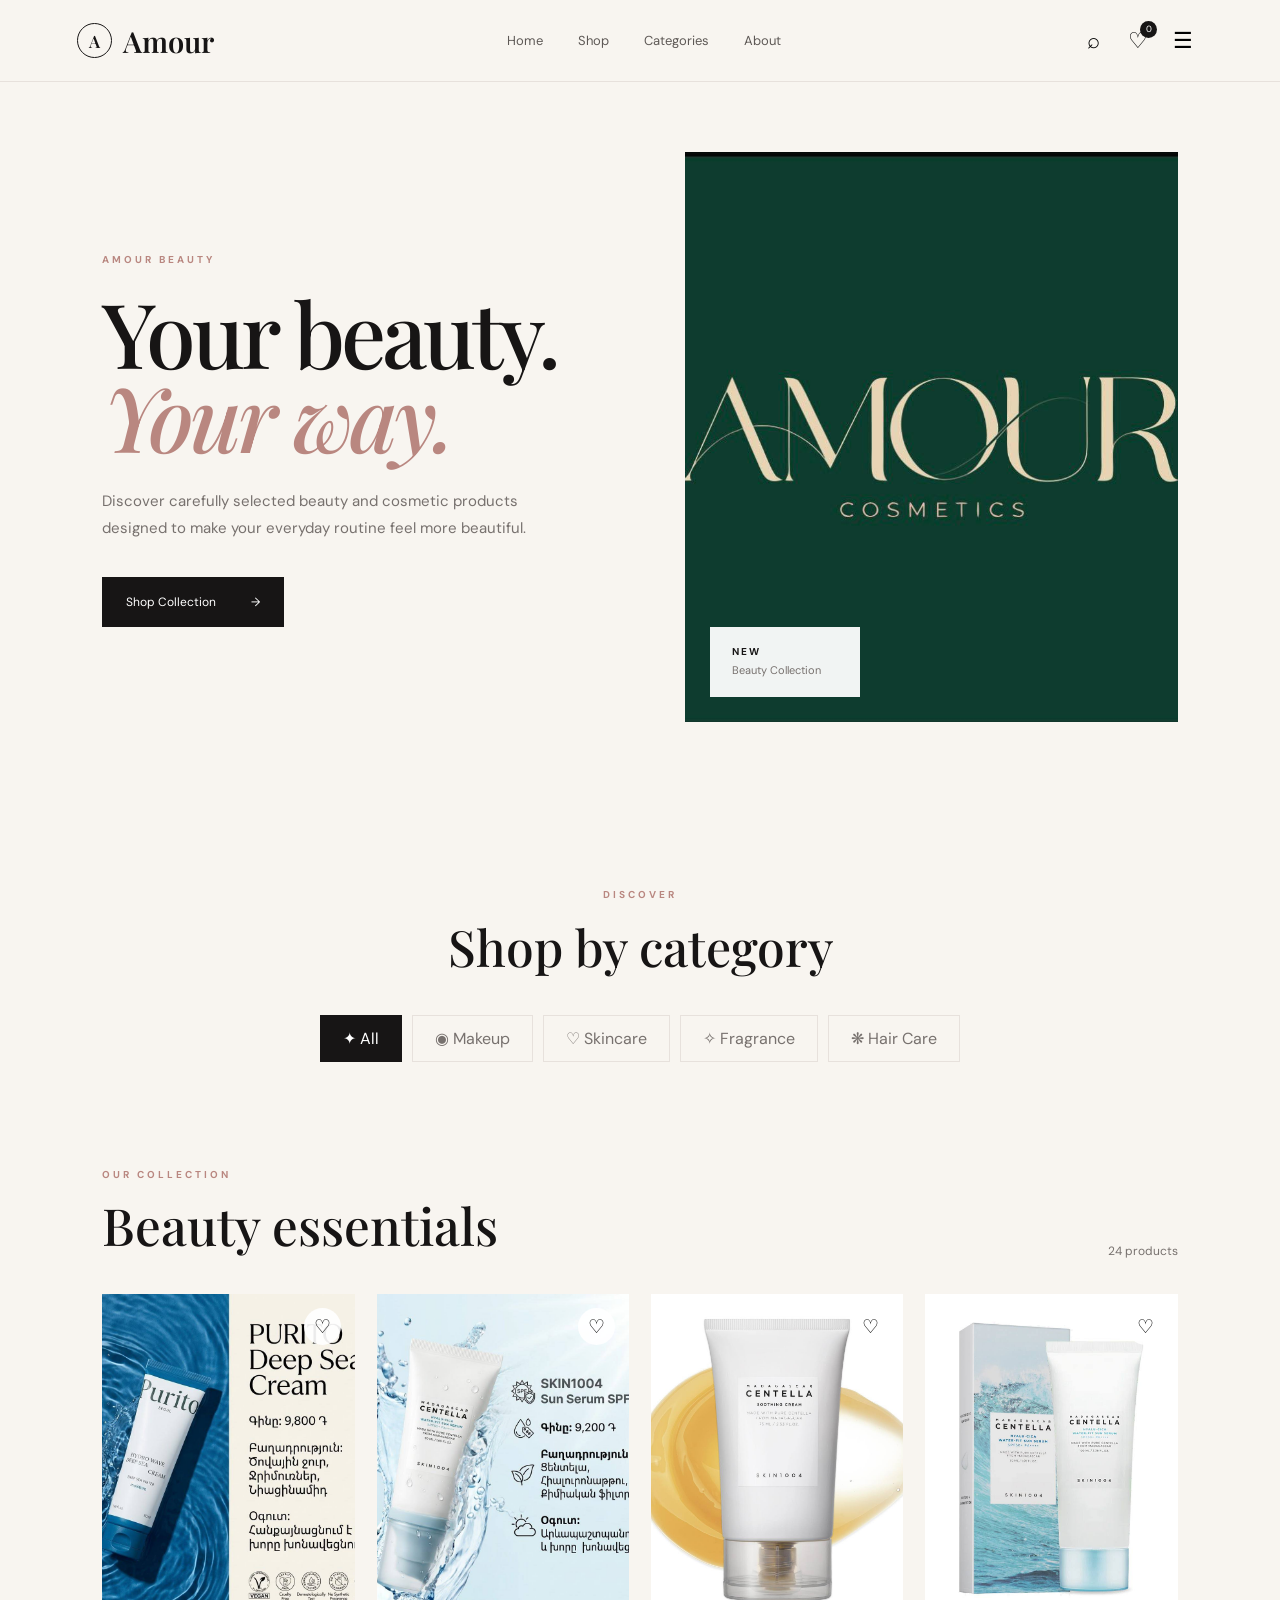
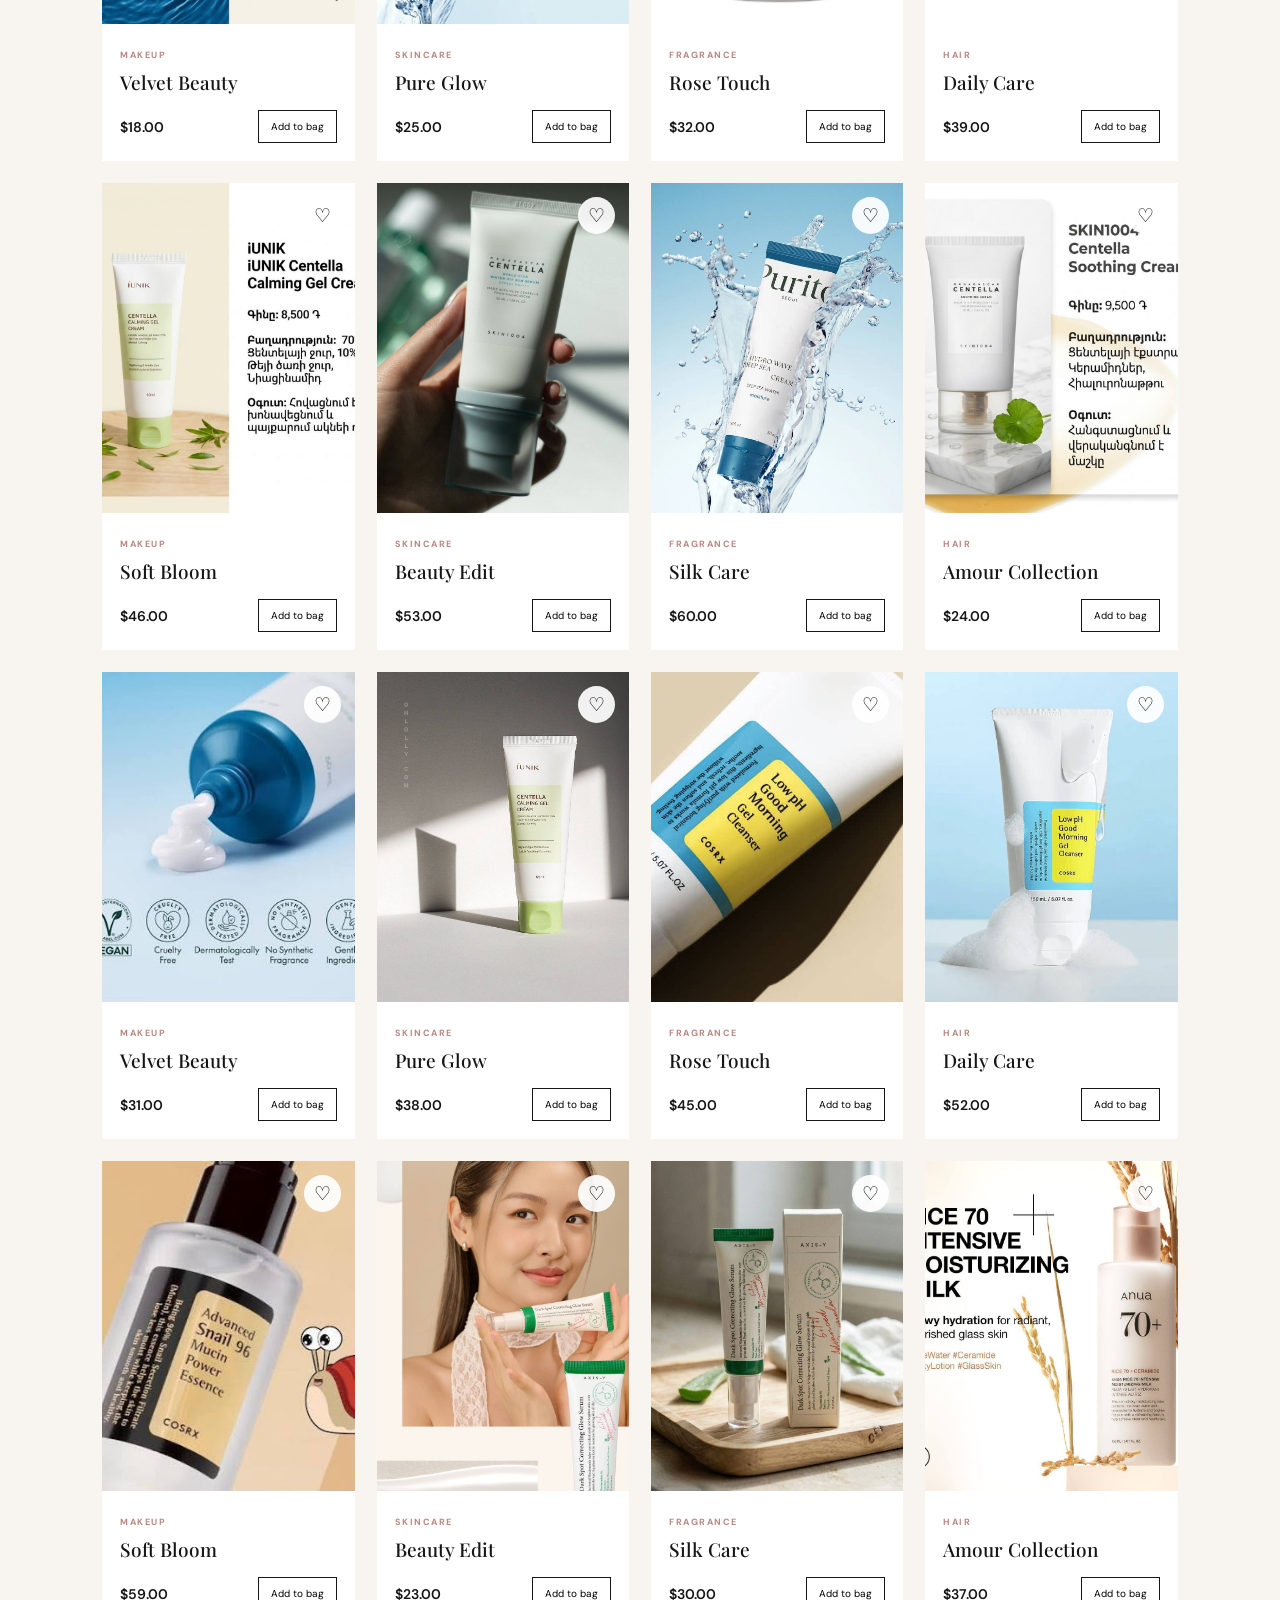
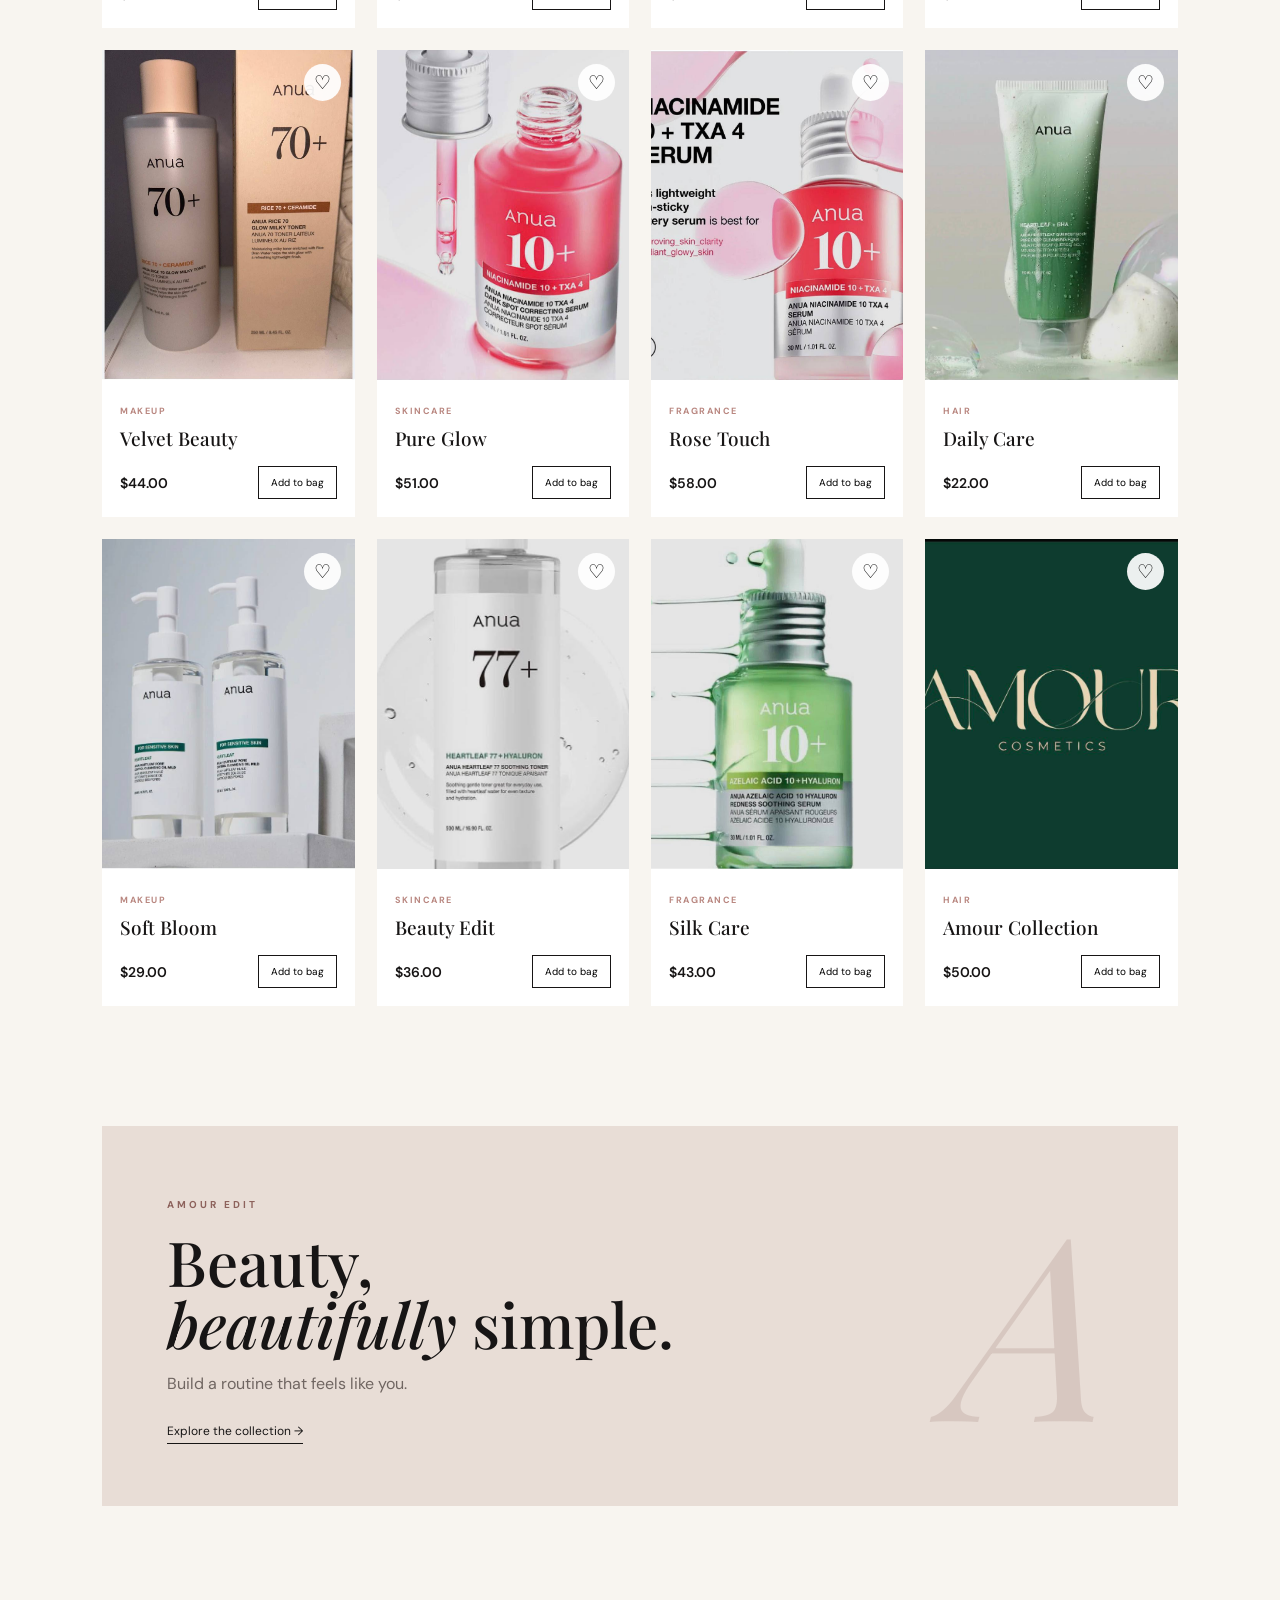
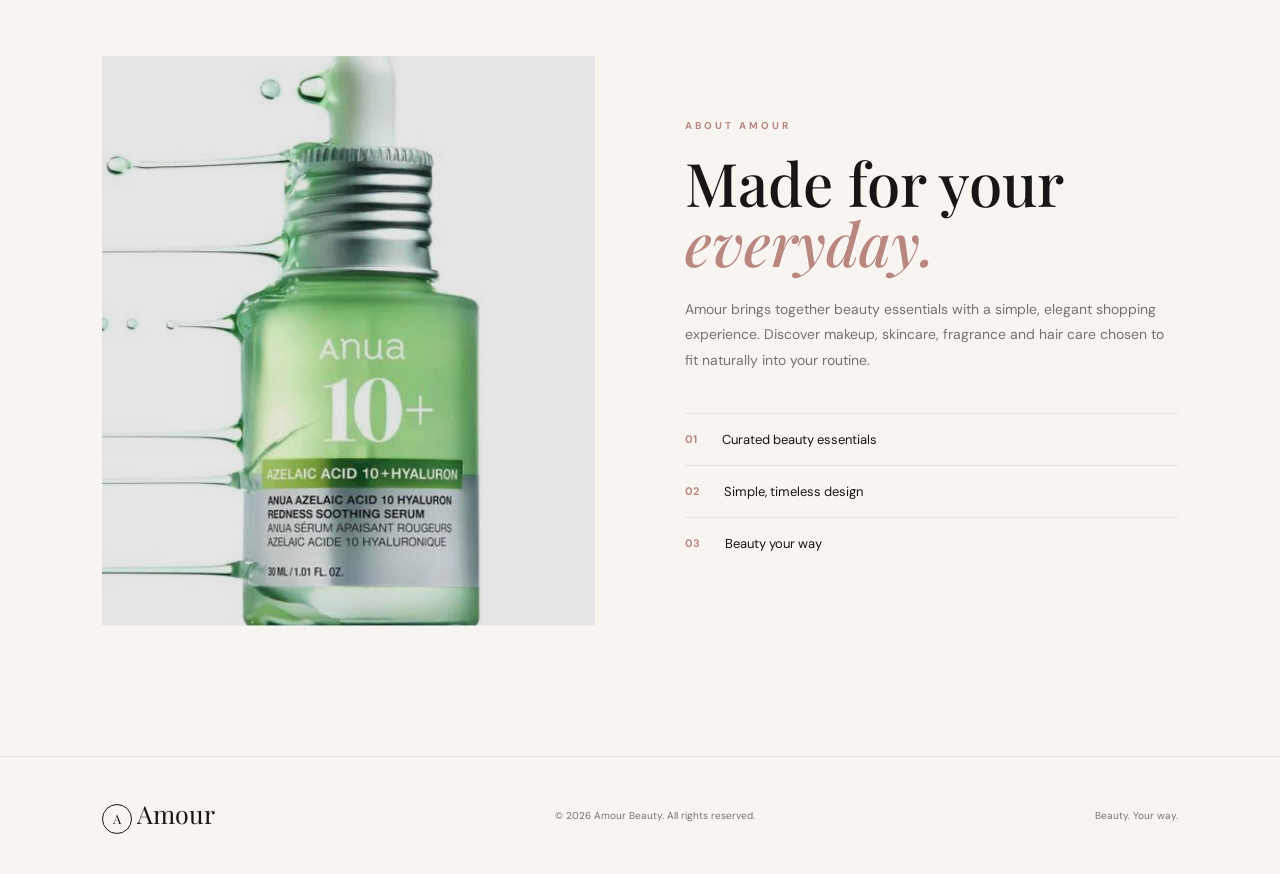
==== commit c60d22ae: "Rebuild Amour HTML structure" ====
--- a/index.html
+++ b/index.html
@@ -3,26 +3,83 @@
 <head>
 <meta charset="UTF-8">
 <meta name="viewport" content="width=device-width, initial-scale=1.0">
+<meta name="description" content="Amour Beauty — carefully selected beauty and cosmetic products.">
 <title>Amour — Beauty & Cosmetics</title>
-<meta name="description" content="Amour Beauty & Cosmetics">
-<link rel="stylesheet" href="style.css?v=3">
+<link rel="preconnect" href="https://fonts.googleapis.com">
+<link rel="preconnect" href="https://fonts.gstatic.com" crossorigin>
+<link href="https://fonts.googleapis.com/css2?family=DM+Sans:wght@400;500;600;700&family=Playfair+Display:ital,wght@0,500;0,600;0,700;1,500;1,600&display=swap" rel="stylesheet">
+<link rel="stylesheet" href="style.css?v=6">
 </head>
 <body>
 <header class="header">
-<a href="#home" class="logo"><span class="logo-mark">A</span><span>Amour</span></a>
-<nav class="nav" id="nav"><a href="#home">Home</a><a href="#shop">Shop</a><a href="#categories">Categories</a><a href="#about">About</a></nav>
-<div class="header-actions"><button id="searchBtn" type="button">⌕</button><button id="cartBtn" class="cart-button" type="button">♡<span id="cartCount">0</span></button><button id="menuBtn" class="menu-btn" type="button">☰</button></div>
+  <a class="logo" href="#home" aria-label="Amour home"><span class="logo-mark">A</span><span>Amour</span></a>
+  <nav class="nav" id="nav" aria-label="Main navigation">
+    <a href="#home">Home</a><a href="#shop">Shop</a><a href="#categories">Categories</a><a href="#about">About</a>
+  </nav>
+  <div class="header-actions">
+    <button id="searchBtn" aria-label="Search" type="button">⌕</button>
+    <button id="cartBtn" class="cart-button" aria-label="Open bag" type="button">♡<span id="cartCount">0</span></button>
+    <button id="menuBtn" class="menu-btn" aria-label="Open menu" type="button">☰</button>
+  </div>
 </header>
+
 <main>
-<section class="hero" id="home"><div class="hero-text"><span class="eyebrow">AMOUR BEAUTY</span><h1>Your beauty.<em>Your way.</em></h1><p>Discover carefully selected beauty and cosmetic products designed to make your everyday routine feel more beautiful.</p><a href="#shop" class="hero-btn">Shop Collection <span>→</span></a></div><div class="hero-image"><img src="photo_2026-08-24_14-49-03.jpg" alt="Amour Beauty"><div class="hero-badge"><strong>NEW</strong><span>Beauty Collection</span></div></div></section>
-<section class="categories" id="categories"><div class="section-title"><span>DISCOVER</span><h2>Shop by category</h2></div><div class="category-list"><button class="category active" data-category="all" type="button">✦ All</button><button class="category" data-category="makeup" type="button">◉ Makeup</button><button class="category" data-category="skincare" type="button">♡ Skincare</button><button class="category" data-category="fragrance" type="button">✧ Fragrance</button><button class="category" data-category="hair" type="button">❋ Hair Care</button></div></section>
-<section class="shop" id="shop"><div class="shop-heading"><div><span class="section-label">OUR COLLECTION</span><h2>Beauty essentials</h2></div><div class="product-count"><span id="productCount">24</span> products</div></div><div class="products" id="products"></div></section>
-<section class="promo"><div><span>AMOUR SPECIAL</span><h2>Beauty begins<br>with you.</h2><p>Find something beautiful for your everyday routine.</p><a href="#shop">Explore products →</a></div><div class="promo-symbol">A</div></section>
-<section class="about" id="about"><div class="about-image"><img src="photo_2026-08-24_14-43-02.jpg" alt="Amour"></div><div class="about-text"><span class="section-label">ABOUT AMOUR</span><h2>Beauty is not <em>one size fits all.</em></h2><p>At Amour, we believe beauty should feel personal. That's why we bring together products for makeup, skincare, fragrance and hair care in one elegant collection.</p><div class="about-items"><div><strong>01</strong><span>Carefully selected products</span></div><div><strong>02</strong><span>Modern beauty essentials</span></div><div><strong>03</strong><span>Made for your routine</span></div></div></div></section>
+<section class="hero" id="home">
+  <div class="hero-text">
+    <span class="eyebrow">AMOUR BEAUTY</span>
+    <h1>Your beauty.<em>Your way.</em></h1>
+    <p>Discover carefully selected beauty and cosmetic products designed to make your everyday routine feel more beautiful.</p>
+    <a class="hero-btn" href="#shop">Shop Collection <span>→</span></a>
+  </div>
+  <div class="hero-image">
+    <img src="photo_2026-08-24_14-49-03.jpg" alt="Amour Beauty collection">
+    <div class="hero-badge"><strong>NEW</strong><span>Beauty Collection</span></div>
+  </div>
+</section>
+
+<section class="categories" id="categories">
+  <div class="section-title"><span>DISCOVER</span><h2>Shop by category</h2></div>
+  <div class="category-list">
+    <button class="category active" data-category="all" type="button">✦ All</button>
+    <button class="category" data-category="makeup" type="button">◉ Makeup</button>
+    <button class="category" data-category="skincare" type="button">♡ Skincare</button>
+    <button class="category" data-category="fragrance" type="button">✧ Fragrance</button>
+    <button class="category" data-category="hair" type="button">❋ Hair Care</button>
+  </div>
+</section>
+
+<section class="shop" id="shop">
+  <div class="shop-heading">
+    <div><span class="section-label">OUR COLLECTION</span><h2>Beauty essentials</h2></div>
+    <div class="product-count"><span id="productCount">24</span> products</div>
+  </div>
+  <div class="products" id="products" aria-live="polite"></div>
+</section>
+
+<section class="promo">
+  <div><span>AMOUR EDIT</span><h2>Beauty,<br><em>beautifully</em> simple.</h2><p>Build a routine that feels like you.</p><a href="#shop">Explore the collection →</a></div>
+  <div class="promo-symbol">A</div>
+</section>
+
+<section class="about" id="about">
+  <div class="about-image"><img src="photo_2026-08-24_14-43-19 (2).jpg" alt="Amour beauty products"></div>
+  <div class="about-text"><span class="section-label">ABOUT AMOUR</span><h2>Made for your <em>everyday.</em></h2><p>Amour brings together beauty essentials with a simple, elegant shopping experience. Discover makeup, skincare, fragrance and hair care chosen to fit naturally into your routine.</p><div class="about-items"><div><strong>01</strong><span>Curated beauty essentials</span></div><div><strong>02</strong><span>Simple, timeless design</span></div><div><strong>03</strong><span>Beauty your way</span></div></div></div>
+</section>
 </main>
-<div class="cart-overlay" id="cartOverlay"><aside class="cart"><div class="cart-header"><h2>Your bag</h2><button id="closeCart" type="button">×</button></div><div id="cartItems" class="cart-items"><p class="empty-cart">Your bag is empty.</p></div><div class="cart-footer"><div><span>Total</span><strong id="cartTotal">$0.00</strong></div><button class="checkout" type="button">Checkout →</button></div></aside></div>
-<div class="search-box" id="searchBox"><div class="search-inner"><button id="closeSearch" type="button">×</button><input type="text" id="searchInput" placeholder="Search beauty products..."></div></div>
-<footer><div class="footer-logo"><span>A</span> Amour</div><p>Beauty made personal.</p><small>© <span id="year"></span> Amour Beauty</small></footer>
-<script src="script.js?v=3"></script>
+
+<footer><div class="footer-logo"><span>A</span> Amour</div><small>© <span id="year"></span> Amour Beauty. All rights reserved.</small><small>Beauty. Your way.</small></footer>
+
+<div class="cart-overlay" id="cartOverlay" aria-hidden="true">
+  <aside class="cart" role="dialog" aria-modal="true" aria-label="Shopping bag">
+    <div class="cart-header"><h2>Your bag</h2><button id="closeCart" type="button" aria-label="Close bag">×</button></div>
+    <div class="cart-items" id="cartItems"></div>
+    <div class="cart-footer"><div><span>Total</span><strong id="cartTotal">$0.00</strong></div><button class="checkout" type="button" id="checkoutBtn">Checkout</button></div>
+  </aside>
+</div>
+
+<div class="search-box" id="searchBox" aria-hidden="true">
+  <div class="search-inner"><button id="closeSearch" type="button" aria-label="Close search">×</button><input id="searchInput" type="search" placeholder="Search beauty..." autocomplete="off" aria-label="Search products"></div>
+</div>
+<script src="script.js?v=6"></script>
 </body>
-</html>
+</html>
--- a/style.css
+++ b/style.css
@@ -1,831 +1,126 @@
 @import url('https://fonts.googleapis.com/css2?family=DM+Sans:wght@400;500;600;700&family=Playfair+Display:ital,wght@0,500;0,600;0,700;1,500;1,600&display=swap');
 
 :root {
-    --cream: #f8f5f0;
-    --white: #ffffff;
-    --black: #171515;
-    --gray: #77716e;
-    --line: #e7e1dc;
-    --rose: #b98780;
-    --dark-rose: #8d625c;
+  --cream:#f8f5f0;
+  --white:#fff;
+  --black:#171515;
+  --gray:#77716e;
+  --line:#e7e1dc;
+  --rose:#b98780;
+  --dark-rose:#8d625c;
+  --soft:#eee8e3;
+  --shadow:0 18px 45px rgba(23,21,21,.08);
 }
 
-* {
-    margin: 0;
-    padding: 0;
-    box-sizing: border-box;
+*{margin:0;padding:0;box-sizing:border-box}
+html{scroll-behavior:smooth;scroll-padding-top:82px}
+body{background:var(--cream);color:var(--black);font-family:"DM Sans",sans-serif;overflow-x:hidden;-webkit-font-smoothing:antialiased}
+img{max-width:100%}
+button,input{font:inherit}
+button{cursor:pointer}
+a{text-decoration:none;color:inherit}
+
+/* HEADER */
+.header{height:82px;padding:0 clamp(20px,6vw,90px);display:flex;align-items:center;justify-content:space-between;gap:25px;position:sticky;top:0;z-index:1000;background:rgba(248,245,240,.96);backdrop-filter:blur(16px);border-bottom:1px solid var(--line)}
+.logo{display:flex;align-items:center;gap:11px;font-family:"Playfair Display",serif;font-size:29px;font-weight:600;flex-shrink:0}
+.logo-mark{width:35px;height:35px;border:1px solid var(--black);border-radius:50%;display:flex;align-items:center;justify-content:center;font-size:17px}
+.nav{display:flex;align-items:center;justify-content:center;gap:clamp(18px,3vw,35px)}
+.nav a{font-size:13px;color:#5e5956;transition:.25s}
+.nav a:hover{color:var(--black)}
+.header-actions{display:flex;align-items:center;gap:5px;flex-shrink:0}
+.header-actions button{width:40px;height:40px;border:0;background:transparent;font-size:22px;display:flex;align-items:center;justify-content:center}
+.cart-button{position:relative}
+#cartCount{position:absolute;right:1px;top:0;width:17px;height:17px;border-radius:50%;background:var(--black);color:#fff;font-size:9px;display:flex;align-items:center;justify-content:center}
+.menu-btn{display:none}
+
+/* HERO */
+.hero{min-height:680px;padding:70px clamp(20px,8vw,120px);display:grid;grid-template-columns:minmax(0,1fr) minmax(0,1fr);gap:clamp(35px,7vw,90px);align-items:center}
+.hero-text{max-width:600px}
+.eyebrow,.section-label,.section-title>span{font-size:10px;letter-spacing:3px;font-weight:700;color:var(--rose)}
+.hero h1{font-family:"Playfair Display",serif;font-size:clamp(58px,7vw,105px);line-height:.94;font-weight:500;margin:22px 0 30px;letter-spacing:-4px}
+.hero h1 em{display:block;color:var(--rose);font-weight:500}
+.hero-text p{color:var(--gray);line-height:1.8;max-width:480px;font-size:15px;margin-bottom:35px}
+.hero-btn{display:inline-flex;align-items:center;justify-content:space-between;gap:35px;padding:17px 24px;background:var(--black);color:#fff;font-size:12px;transition:.3s}
+.hero-btn:hover{background:var(--dark-rose);transform:translateY(-3px)}
+.hero-image{height:570px;position:relative;overflow:hidden;background:var(--soft)}
+.hero-image img{width:100%;height:100%;object-fit:cover;display:block}
+.hero-badge{position:absolute;left:25px;bottom:25px;background:rgba(255,255,255,.94);padding:18px 22px;min-width:150px}
+.hero-badge strong{display:block;font-size:10px;letter-spacing:2px}.hero-badge span{color:var(--gray);font-size:11px}
+
+/* CATEGORIES */
+.categories{padding:90px clamp(20px,8vw,120px) 50px;text-align:center}
+.section-title h2{font-family:"Playfair Display",serif;font-size:clamp(38px,4vw,50px);font-weight:500;margin-top:10px}
+.category-list{display:flex;justify-content:center;flex-wrap:wrap;gap:10px;margin-top:35px}
+.category{border:1px solid var(--line);background:transparent;padding:12px 22px;color:var(--gray);transition:.25s;border-radius:0}
+.category span{margin-right:7px}.category:hover,.category.active{background:var(--black);color:#fff;border-color:var(--black)}
+
+/* SHOP */
+.shop{padding:50px clamp(20px,8vw,120px) 120px}
+.shop-heading{display:flex;justify-content:space-between;align-items:flex-end;gap:20px;margin-bottom:35px}
+.shop-heading h2{font-family:"Playfair Display",serif;font-size:clamp(40px,4vw,52px);font-weight:500;margin-top:8px}
+.product-count{color:var(--gray);font-size:12px;white-space:nowrap}
+.products{display:grid;grid-template-columns:repeat(4,minmax(0,1fr));gap:22px}
+.product{background:#fff;position:relative;transition:.3s;min-width:0;box-shadow:0 0 0 transparent}
+.product:hover{transform:translateY(-6px);box-shadow:var(--shadow)}
+.product-image{height:330px;background:var(--soft);position:relative;overflow:hidden}
+.product-image img{width:100%;height:100%;object-fit:cover;display:block;transition:.5s}
+.product:hover .product-image img{transform:scale(1.05)}
+.wishlist{position:absolute;top:14px;right:14px;width:37px;height:37px;border:0;border-radius:50%;background:rgba(255,255,255,.92);font-size:19px;z-index:2;display:flex;align-items:center;justify-content:center}
+.wishlist:hover{transform:scale(1.05)}
+.product-info{padding:18px}.product-category{color:var(--rose);text-transform:uppercase;font-size:9px;letter-spacing:1.5px;font-weight:700}
+.product-name{font-family:"Playfair Display",serif;font-size:19px;font-weight:500;margin:6px 0;min-height:24px}
+.product-bottom{display:flex;align-items:center;justify-content:space-between;gap:10px;margin-top:15px}.price{font-weight:600;font-size:14px;white-space:nowrap}
+.add-cart{border:1px solid var(--black);background:transparent;padding:9px 12px;font-size:10px;transition:.25s;white-space:nowrap}.add-cart:hover{background:var(--black);color:#fff}
+
+/* PROMO */
+.promo{margin:0 clamp(20px,8vw,120px) 120px;min-height:380px;background:#e8ddd6;padding:65px;display:flex;align-items:center;justify-content:space-between;gap:30px;overflow:hidden}
+.promo span{font-size:10px;letter-spacing:3px;font-weight:700;color:var(--dark-rose)}
+.promo h2{font-family:"Playfair Display",serif;font-size:clamp(45px,5vw,62px);line-height:1;font-weight:500;margin:18px 0}.promo p{color:#706662;margin-bottom:25px}.promo a{font-size:12px;border-bottom:1px solid;padding-bottom:4px}
+.promo-symbol{font-family:"Playfair Display",serif;font-size:clamp(160px,20vw,300px);font-style:italic;color:rgba(141,98,92,.18);line-height:.8;flex-shrink:0}
+
+/* ABOUT */
+.about{padding:30px clamp(20px,8vw,120px) 130px;display:grid;grid-template-columns:minmax(0,1fr) minmax(0,1fr);gap:clamp(40px,7vw,90px);align-items:center}
+.about-image{height:570px;overflow:hidden;background:var(--soft)}.about-image img{width:100%;height:100%;object-fit:cover;display:block}
+.about-text{max-width:560px}.about-text h2{font-family:"Playfair Display",serif;font-size:clamp(45px,5vw,60px);line-height:1;font-weight:500;margin:18px 0 25px}.about-text h2 em{color:var(--rose)}
+.about-text>p{color:var(--gray);line-height:1.8;font-size:14px}.about-items{margin-top:40px}.about-items div{display:flex;gap:25px;align-items:center;border-top:1px solid var(--line);padding:17px 0}.about-items strong{color:var(--rose);font-size:11px;flex-shrink:0}.about-items span{font-size:13px}
+
+/* CART */
+.cart-overlay{position:fixed;inset:0;background:rgba(0,0,0,.45);z-index:2000;opacity:0;visibility:hidden;transition:.3s}.cart-overlay.show{opacity:1;visibility:visible}
+.cart{width:420px;max-width:100%;height:100%;background:var(--cream);margin-left:auto;padding:30px;display:flex;flex-direction:column;transform:translateX(100%);transition:.35s}.cart-overlay.show .cart{transform:translateX(0)}
+.cart-header{display:flex;justify-content:space-between;align-items:center;border-bottom:1px solid var(--line);padding-bottom:20px}.cart-header h2{font-family:"Playfair Display",serif;font-size:30px;font-weight:500}.cart-header button{border:0;background:none;font-size:28px;width:36px;height:36px}
+.cart-items{flex:1;overflow-y:auto;padding:20px 0}.empty-cart{text-align:center;color:var(--gray);margin-top:50px}.cart-item{display:grid;grid-template-columns:70px minmax(0,1fr) auto;gap:12px;align-items:center;margin-bottom:18px}.cart-item img{width:70px;height:75px;object-fit:cover}.cart-item h4{font-family:"Playfair Display",serif;font-weight:500}.cart-item p{color:var(--gray);font-size:11px;margin-top:5px}.remove-item{border:0;background:none;color:var(--gray);font-size:20px}.cart-footer{border-top:1px solid var(--line);padding-top:20px}.cart-footer>div{display:flex;justify-content:space-between;margin-bottom:20px}.checkout{width:100%;border:0;background:var(--black);color:#fff;padding:17px;transition:.25s}.checkout:hover{background:var(--dark-rose)}
+
+/* SEARCH */
+.search-box{position:fixed;inset:0;z-index:3000;background:rgba(248,245,240,.98);opacity:0;visibility:hidden;transition:.3s}.search-box.show{opacity:1;visibility:visible}
+.search-inner{max-width:900px;margin:150px auto;padding:0 25px;display:flex;align-items:center;border-bottom:1px solid var(--black)}.search-inner button{border:0;background:none;font-size:30px;margin-right:20px}.search-inner input{border:0;outline:0;background:transparent;width:100%;font-family:"Playfair Display",serif;font-size:40px;color:var(--black)}
+
+/* FOOTER */
+footer{border-top:1px solid var(--line);padding:40px clamp(20px,8vw,120px);display:flex;align-items:center;justify-content:space-between;gap:20px;color:var(--gray)}
+.footer-logo{font-family:"Playfair Display",serif;font-size:25px;color:var(--black)}.footer-logo span{border:1px solid;border-radius:50%;width:30px;height:30px;display:inline-flex;align-items:center;justify-content:center;font-size:13px}footer small{font-size:10px}
+
+/* TABLET */
+@media (max-width:1100px){
+  .hero{gap:40px}.products{grid-template-columns:repeat(3,minmax(0,1fr))}.product-image{height:300px}.promo{padding:50px}.about{gap:50px}
 }
 
-html {
-    scroll-behavior: smooth;
+/* MOBILE */
+@media (max-width:800px){
+  .header{height:72px;padding:0 18px}.logo{font-size:24px}.logo-mark{width:32px;height:32px}.menu-btn{display:flex!important}
+  .nav{position:absolute;left:0;right:0;top:72px;background:rgba(248,245,240,.98);backdrop-filter:blur(15px);border-bottom:1px solid var(--line);padding:18px 20px;display:flex;flex-direction:column;align-items:flex-start;gap:0;opacity:0;visibility:hidden;transform:translateY(-8px);transition:.25s;box-shadow:0 12px 25px rgba(0,0,0,.06)}
+  .nav.show{opacity:1;visibility:visible;transform:translateY(0)}.nav a{width:100%;padding:13px 0;font-size:14px;border-bottom:1px solid var(--line)}.nav a:last-child{border-bottom:0}
+  .hero{min-height:auto;padding:45px 20px 65px;grid-template-columns:1fr;gap:35px}.hero h1{font-size:clamp(54px,16vw,78px);letter-spacing:-3px}.hero-text p{font-size:14px}.hero-image{height:min(520px,120vw)}
+  .categories{padding:65px 20px 35px}.section-title h2{font-size:38px}.category-list{margin-top:25px}.category{padding:11px 16px;font-size:12px}
+  .shop{padding:35px 20px 80px}.shop-heading{align-items:flex-end}.shop-heading h2{font-size:38px}.products{grid-template-columns:repeat(2,minmax(0,1fr));gap:14px}.product-image{height:clamp(210px,52vw,300px)}.product-info{padding:14px}.product-name{font-size:17px}.product-bottom{align-items:flex-end;flex-wrap:wrap}.add-cart{padding:8px 10px}
+  .promo{margin:0 20px 80px;min-height:330px;padding:40px 28px;position:relative}.promo-symbol{position:absolute;right:-10px;bottom:0;font-size:190px}.promo p,.promo a{position:relative;z-index:1}.promo h2{font-size:48px}
+  .about{padding:10px 20px 85px;grid-template-columns:1fr;gap:35px}.about-image{height:min(500px,120vw)}.about-text h2{font-size:48px}.about-items{margin-top:28px}
+  .search-inner{margin:100px 20px 0;padding:0 10px}.search-inner input{font-size:28px}.cart{padding:22px}.cart-item{grid-template-columns:60px minmax(0,1fr) auto}.cart-item img{width:60px;height:65px}
+  footer{padding:30px 20px;flex-direction:column;align-items:flex-start}
 }
 
-body {
-    background: var(--cream);
-    color: var(--black);
-    font-family: "DM Sans", sans-serif;
-    overflow-x: hidden;
+@media (max-width:480px){
+  .header-actions{gap:0}.header-actions button{width:36px;height:36px;font-size:20px}.logo{gap:8px}.hero-btn{width:100%}.hero-image{height:110vw;max-height:480px}.category-list{gap:8px}.category{flex:1 1 calc(50% - 8px)}
+  .shop-heading{display:block}.product-count{margin-top:10px}.products{gap:10px}.product-image{height:47vw}.product-info{padding:12px}.product-name{font-size:16px}.product-bottom{display:flex;flex-direction:column;align-items:stretch;gap:9px}.add-cart{width:100%}.price{font-size:13px}
+  .promo{min-height:310px;padding:34px 22px}.promo h2{font-size:43px}.promo-symbol{font-size:150px}.about-text h2{font-size:43px}.about-items div{gap:15px}.cart{width:100%}
 }
 
-button,
-input {
-    font-family: inherit;
-}
-
-button {
-    cursor: pointer;
-}
-
-a {
-    text-decoration: none;
-    color: inherit;
-}
-
-
-/* HEADER */
-
-.header {
-    height: 82px;
-    padding: 0 6%;
-    display: flex;
-    align-items: center;
-    justify-content: space-between;
-    position: sticky;
-    top: 0;
-    z-index: 1000;
-    background: rgba(248,245,240,.94);
-    backdrop-filter: blur(16px);
-    border-bottom: 1px solid var(--line);
-}
-
-.logo {
-    display: flex;
-    align-items: center;
-    gap: 11px;
-    font-family: "Playfair Display", serif;
-    font-size: 29px;
-    font-weight: 600;
-}
-
-.logo-mark {
-    width: 35px;
-    height: 35px;
-    border: 1px solid var(--black);
-    border-radius: 50%;
-    display: flex;
-    align-items: center;
-    justify-content: center;
-    font-size: 17px;
-}
-
-.nav {
-    display: flex;
-    gap: 35px;
-}
-
-.nav a {
-    font-size: 13px;
-    color: #5e5956;
-    transition: .25s;
-}
-
-.nav a:hover {
-    color: var(--black);
-}
-
-.header-actions {
-    display: flex;
-    align-items: center;
-    gap: 10px;
-}
-
-.header-actions button {
-    width: 40px;
-    height: 40px;
-    border: 0;
-    background: transparent;
-    font-size: 22px;
-}
-
-.cart-button {
-    position: relative;
-}
-
-#cartCount {
-    position: absolute;
-    right: 1px;
-    top: 0;
-    width: 17px;
-    height: 17px;
-    border-radius: 50%;
-    background: var(--black);
-    color: white;
-    font-size: 9px;
-    display: flex;
-    align-items: center;
-    justify-content: center;
-}
-
-.menu-btn {
-    display: none;
-}
-
-
-/* HERO */
-
-.hero {
-    min-height: 680px;
-    padding: 70px 8%;
-    display: grid;
-    grid-template-columns: 1fr 1fr;
-    gap: 80px;
-    align-items: center;
-}
-
-.hero-text {
-    max-width: 600px;
-}
-
-.eyebrow,
-.section-label,
-.section-title > span {
-    font-size: 10px;
-    letter-spacing: 3px;
-    font-weight: 700;
-    color: var(--rose);
-}
-
-.hero h1 {
-    font-family: "Playfair Display", serif;
-    font-size: clamp(65px, 7vw, 105px);
-    line-height: .94;
-    font-weight: 500;
-    margin: 22px 0 30px;
-    letter-spacing: -4px;
-}
-
-.hero h1 em {
-    display: block;
-    color: var(--rose);
-    font-weight: 500;
-}
-
-.hero-text p {
-    color: var(--gray);
-    line-height: 1.8;
-    max-width: 480px;
-    font-size: 15px;
-    margin-bottom: 35px;
-}
-
-.hero-btn {
-    display: inline-flex;
-    align-items: center;
-    gap: 35px;
-    padding: 17px 24px;
-    background: var(--black);
-    color: white;
-    font-size: 12px;
-    transition: .3s;
-}
-
-.hero-btn:hover {
-    background: var(--dark-rose);
-    transform: translateY(-3px);
-}
-
-.hero-image {
-    height: 570px;
-    position: relative;
-    overflow: hidden;
-}
-
-.hero-image img {
-    width: 100%;
-    height: 100%;
-    object-fit: cover;
-    display: block;
-}
-
-.hero-badge {
-    position: absolute;
-    left: 25px;
-    bottom: 25px;
-    background: rgba(255,255,255,.92);
-    padding: 18px 22px;
-    min-width: 150px;
-}
-
-.hero-badge strong {
-    display: block;
-    font-size: 10px;
-    letter-spacing: 2px;
-}
-
-.hero-badge span {
-    color: var(--gray);
-    font-size: 11px;
-}
-
-
-/* CATEGORIES */
-
-.categories {
-    padding: 90px 8% 50px;
-    text-align: center;
-}
-
-.section-title h2 {
-    font-family: "Playfair Display", serif;
-    font-size: 50px;
-    font-weight: 500;
-    margin-top: 10px;
-}
-
-.category-list {
-    display: flex;
-    justify-content: center;
-    flex-wrap: wrap;
-    gap: 10px;
-    margin-top: 35px;
-}
-
-.category {
-    border: 1px solid var(--line);
-    background: transparent;
-    padding: 12px 22px;
-    color: var(--gray);
-    transition: .25s;
-}
-
-.category span {
-    margin-right: 7px;
-}
-
-.category:hover,
-.category.active {
-    background: var(--black);
-    color: white;
-    border-color: var(--black);
-}
-
-
-/* SHOP */
-
-.shop {
-    padding: 50px 8% 120px;
-}
-
-.shop-heading {
-    display: flex;
-    justify-content: space-between;
-    align-items: end;
-    margin-bottom: 35px;
-}
-
-.shop-heading h2 {
-    font-family: "Playfair Display", serif;
-    font-size: 52px;
-    font-weight: 500;
-    margin-top: 8px;
-}
-
-.product-count {
-    color: var(--gray);
-    font-size: 12px;
-}
-
-.products {
-    display: grid;
-    grid-template-columns: repeat(4, 1fr);
-    gap: 22px;
-}
-
-.product {
-    background: white;
-    position: relative;
-    transition: .3s;
-}
-
-.product:hover {
-    transform: translateY(-6px);
-}
-
-.product-image {
-    height: 330px;
-    background: #eee8e3;
-    position: relative;
-    overflow: hidden;
-}
-
-.product-image img {
-    width: 100%;
-    height: 100%;
-    object-fit: cover;
-    transition: .5s;
-}
-
-.product:hover .product-image img {
-    transform: scale(1.05);
-}
-
-.wishlist {
-    position: absolute;
-    top: 14px;
-    right: 14px;
-    width: 37px;
-    height: 37px;
-    border: 0;
-    border-radius: 50%;
-    background: rgba(255,255,255,.9);
-    font-size: 19px;
-    z-index: 2;
-}
-
-.product-info {
-    padding: 18px;
-}
-
-.product-category {
-    color: var(--rose);
-    text-transform: uppercase;
-    font-size: 9px;
-    letter-spacing: 1.5px;
-    font-weight: 700;
-}
-
-.product-name {
-    font-family: "Playfair Display", serif;
-    font-size: 19px;
-    margin: 6px 0;
-}
-
-.product-bottom {
-    display: flex;
-    align-items: center;
-    justify-content: space-between;
-    margin-top: 15px;
-}
-
-.price {
-    font-weight: 600;
-    font-size: 14px;
-}
-
-.add-cart {
-    border: 1px solid var(--black);
-    background: transparent;
-    padding: 9px 12px;
-    font-size: 10px;
-    transition: .25s;
-}
-
-.add-cart:hover {
-    background: var(--black);
-    color: white;
-}
-
-
-/* PROMO */
-
-.promo {
-    margin: 0 8% 120px;
-    min-height: 380px;
-    background: #e8ddd6;
-    padding: 65px;
-    display: flex;
-    align-items: center;
-    justify-content: space-between;
-    overflow: hidden;
-}
-
-.promo span {
-    font-size: 10px;
-    letter-spacing: 3px;
-    font-weight: 700;
-    color: var(--dark-rose);
-}
-
-.promo h2 {
-    font-family: "Playfair Display", serif;
-    font-size: 62px;
-    line-height: 1;
-    font-weight: 500;
-    margin: 18px 0;
-}
-
-.promo p {
-    color: #706662;
-    margin-bottom: 25px;
-}
-
-.promo a {
-    font-size: 12px;
-    border-bottom: 1px solid;
-    padding-bottom: 4px;
-}
-
-.promo-symbol {
-    font-family: "Playfair Display", serif;
-    font-size: 300px;
-    font-style: italic;
-    color: rgba(141,98,92,.18);
-}
-
-
-/* ABOUT */
-
-.about {
-    padding: 30px 8% 130px;
-    display: grid;
-    grid-template-columns: 1fr 1fr;
-    gap: 90px;
-    align-items: center;
-}
-
-.about-image {
-    height: 570px;
-    overflow: hidden;
-}
-
-.about-image img {
-    width: 100%;
-    height: 100%;
-    object-fit: cover;
-}
-
-.about-text {
-    max-width: 560px;
-}
-
-.about-text h2 {
-    font-family: "Playfair Display", serif;
-    font-size: 60px;
-    line-height: 1;
-    font-weight: 500;
-    margin: 18px 0 25px;
-}
-
-.about-text h2 em {
-    color: var(--rose);
-}
-
-.about-text > p {
-    color: var(--gray);
-    line-height: 1.8;
-    font-size: 14px;
-}
-
-.about-items {
-    margin-top: 40px;
-}
-
-.about-items div {
-    display: flex;
-    gap: 25px;
-    align-items: center;
-    border-top: 1px solid var(--line);
-    padding: 17px 0;
-}
-
-.about-items strong {
-    color: var(--rose);
-    font-size: 11px;
-}
-
-.about-items span {
-    font-size: 13px;
-}
-
-
-/* CART */
-
-.cart-overlay {
-    position: fixed;
-    inset: 0;
-    background: rgba(0,0,0,.45);
-    z-index: 2000;
-    opacity: 0;
-    visibility: hidden;
-    transition: .3s;
-}
-
-.cart-overlay.show {
-    opacity: 1;
-    visibility: visible;
-}
-
-.cart {
-    width: 420px;
-    max-width: 100%;
-    height: 100%;
-    background: var(--cream);
-    margin-left: auto;
-    padding: 30px;
-    display: flex;
-    flex-direction: column;
-    transform: translateX(100%);
-    transition: .35s;
-}
-
-.cart-overlay.show .cart {
-    transform: translateX(0);
-}
-
-.cart-header {
-    display: flex;
-    justify-content: space-between;
-    border-bottom: 1px solid var(--line);
-    padding-bottom: 20px;
-}
-
-.cart-header h2 {
-    font-family: "Playfair Display", serif;
-    font-size: 30px;
-}
-
-.cart-header button {
-    border: 0;
-    background: none;
-    font-size: 28px;
-}
-
-.cart-items {
-    flex: 1;
-    overflow-y: auto;
-    padding: 20px 0;
-}
-
-.empty-cart {
-    text-align: center;
-    color: var(--gray);
-    margin-top: 50px;
-}
-
-.cart-item {
-    display: grid;
-    grid-template-columns: 70px 1fr auto;
-    gap: 12px;
-    align-items: center;
-    margin-bottom: 18px;
-}
-
-.cart-item img {
-    width: 70px;
-    height: 75px;
-    object-fit: cover;
-}
-
-.cart-item h4 {
-    font-family: "Playfair Display", serif;
-    font-weight: 500;
-}
-
-.cart-item p {
-    color: var(--gray);
-    font-size: 11px;
-    margin-top: 5px;
-}
-
-.remove-item {
-    border: 0;
-    background: none;
-    color: var(--gray);
-}
-
-.cart-footer {
-    border-top: 1px solid var(--line);
-    padding-top: 20px;
-}
-
-.cart-footer > div {
-    display: flex;
-    justify-content: space-between;
-    margin-bottom: 20px;
-}
-
-.checkout {
-    width: 100%;
-    border: 0;
-    background: var(--black);
-    color: white;
-    padding: 17px;
-}
-
-
-/* SEARCH */
-
-.search-box {
-    position: fixed;
-    inset: 0;
-    z-index: 3000;
-    background: rgba(248,245,240,.98);
-    opacity: 0;
-    visibility: hidden;
-    transition: .3s;
-}
-
-.search-box.show {
-    opacity: 1;
-    visibility: visible;
-}
-
-.search-inner {
-    max-width: 900px;
-    margin: 150px auto;
-    padding: 0 25px;
-    display: flex;
-    align-items: center;
-    border-bottom: 1px solid var(--black);
-}
-
-.search-inner button {
-    border: 0;
-    background: none;
-    font-size: 30px;
-    margin-right: 20px;
-}
-
-.search-inner input {
-    border: 0;
-    outline: 0;
-    background: transparent;
-    width: 100%;
-    font-family: "Playfair Display", serif;
-    font-size: 40px;
-}
-
-
-/* FOOTER */
-
-footer {
-    border-top: 1px solid var(--line);
-    padding: 40px 8%;
-    display: flex;
-    align-items: center;
-    justify-content: space-between;
-    color: var(--gray);
-}
-
-.footer-logo {
-    font-family: "Playfair Display", serif;
-    font-size: 25px;
-    color: var(--black);
-}
-
-.footer-logo span {
-    border: 1px solid;
-    border-radius: 50%;
-    width: 30px;
-    height: 30px;
-    display: inline-flex;
-    align-items: center;
-    justify-content: center;
-    font-size: 13px;
-}
-
-footer small {
-    font-size: 10px;
-}
-
-
-/* MOBILE */
-
-@media (max-width: 1000px) {
-
-    .products {
-        grid-template-columns: repeat(3, 1fr);
-    }
-
-    .hero {
-        gap: 40px;
-    }
-
-    .hero h1 {
-        font-size: 70px;
-    }
-}
-
-@media (max-width: 750px) {
-
-    .header {
-        height: 70px;
-        padding: 0 5%;
-    }
-
-    .nav {
-        position: absolute;
-        top: 70px;
-        left: 5%;
-        right: 5%;
-        background: var(--cream);
-        border: 1px solid var(--line);
-        display: flex;
-        flex-direction: column;
-        gap: 0;
-        padding: 10px;
-        opacity: 0;
-        visibility: hidden;
-        transform: translateY(-10px);
-        transition: .3s;
-    }
-
-    .nav.show {
-        opacity: 1;
-        visibility: visible;
-        transform: translateY(0);
-    }
-
-    .nav a {
-        padding: 15px;
-        border-bottom: 1px solid var(--line);
-    }
-
-    .menu-btn {
-        display: block;
-    }
-
-    .hero {
-        grid-template-columns: 1fr;
-        padding: 60px 6%;
-    }
-
-    .hero h1 {
-        font-size: 65px;
-    }
-
-    .hero-image {
-        height: 450px;
-    }
-
-    .products {
-        grid-template-columns: repeat(2, 1fr);
-    }
-
-    .product-image {
-        height: 280px;
-    }
-
-    .promo {
-        margin: 0 6% 80px;
-        padding: 40px 30px;
-    }
-
-    .promo h2 {
-        font-size: 48px;
-    }
-
-    .promo-symbol {
-        display: none;
-    }
-
-    .about {
-        grid-template-columns: 1fr;
-        padding: 0 6% 90px;
-        gap: 50px;
-    }
-
-    .about-image {
-        height: 420px;
-    }
-
-    .about-text h2 {
-        font-size: 48px;
-    }
-
-    footer {
-        flex-direction: column;
-        gap: 18px;
-        text-align: center;
-    }
-}
-
-@media (max-width: 480px) {
-
-    .products {
-        grid-template-columns: 1fr;
-    }
-
-    .product-image {
-        height: 390px;
-    }
-
-    .shop-heading {
-        align-items: start;
-        gap: 15px;
-        flex-direction: column;
-    }
-
-    .section-title h2,
-    .shop-heading h2 {
-        font-size: 40px;
-    }
-
-    .hero h1 {
-        font-size: 52px;
-    }
-
-    .hero-image {
-        height: 400px;
-    }
-}
+@media (prefers-reduced-motion:reduce){*,*::before,*::after{scroll-behavior:auto!important;transition:none!important;animation:none!important}}
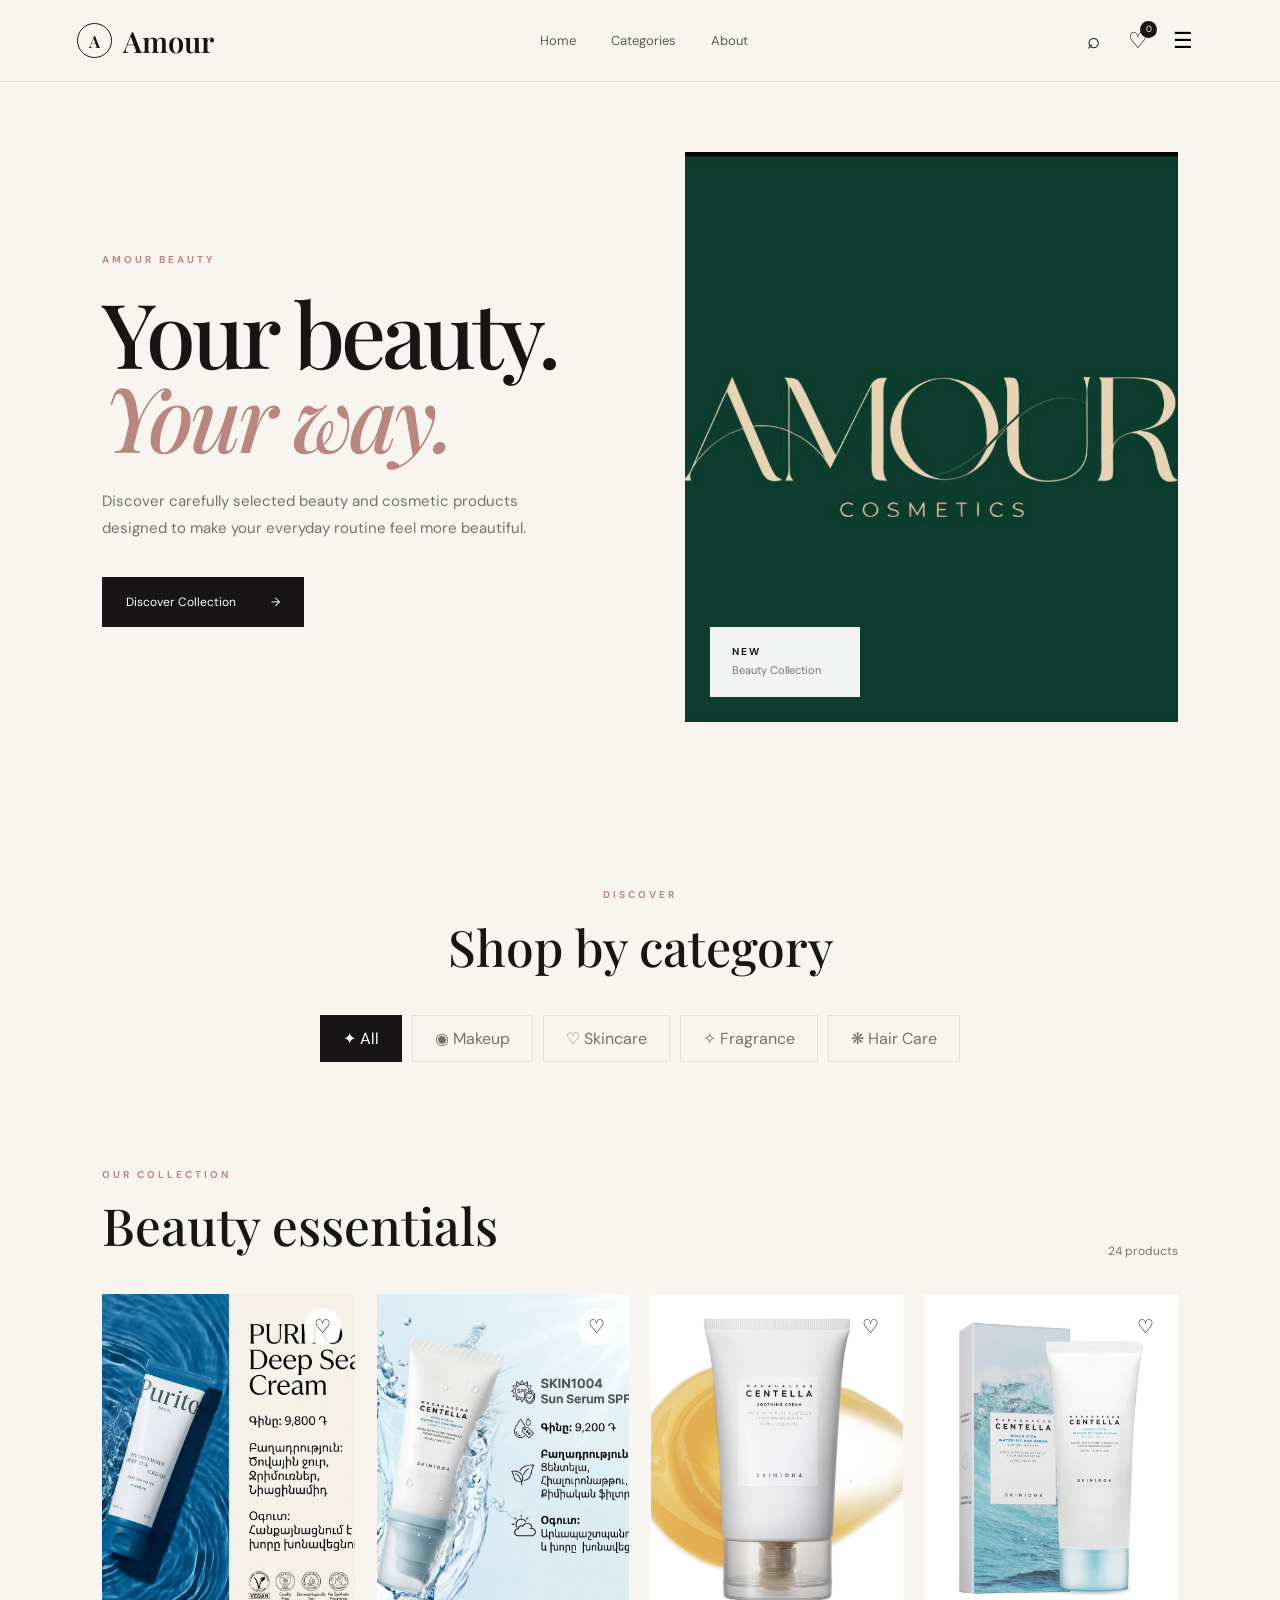
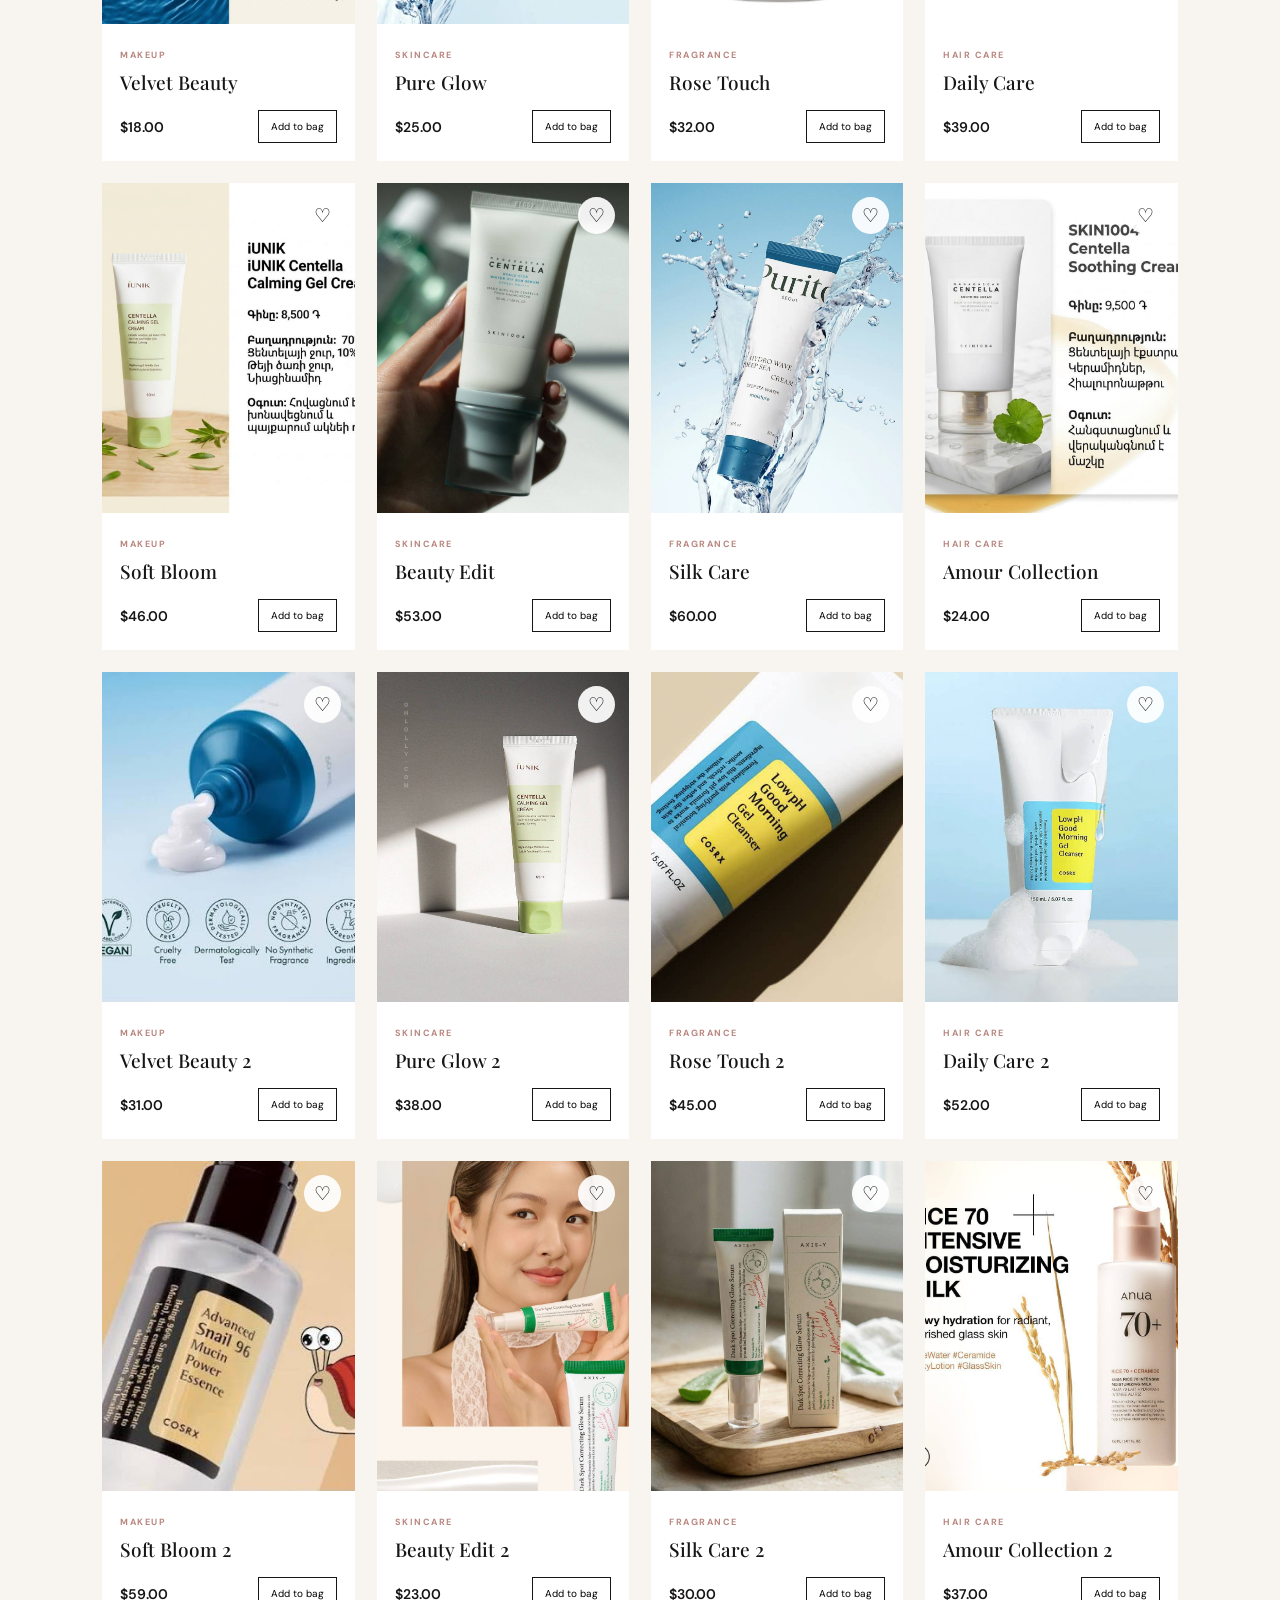
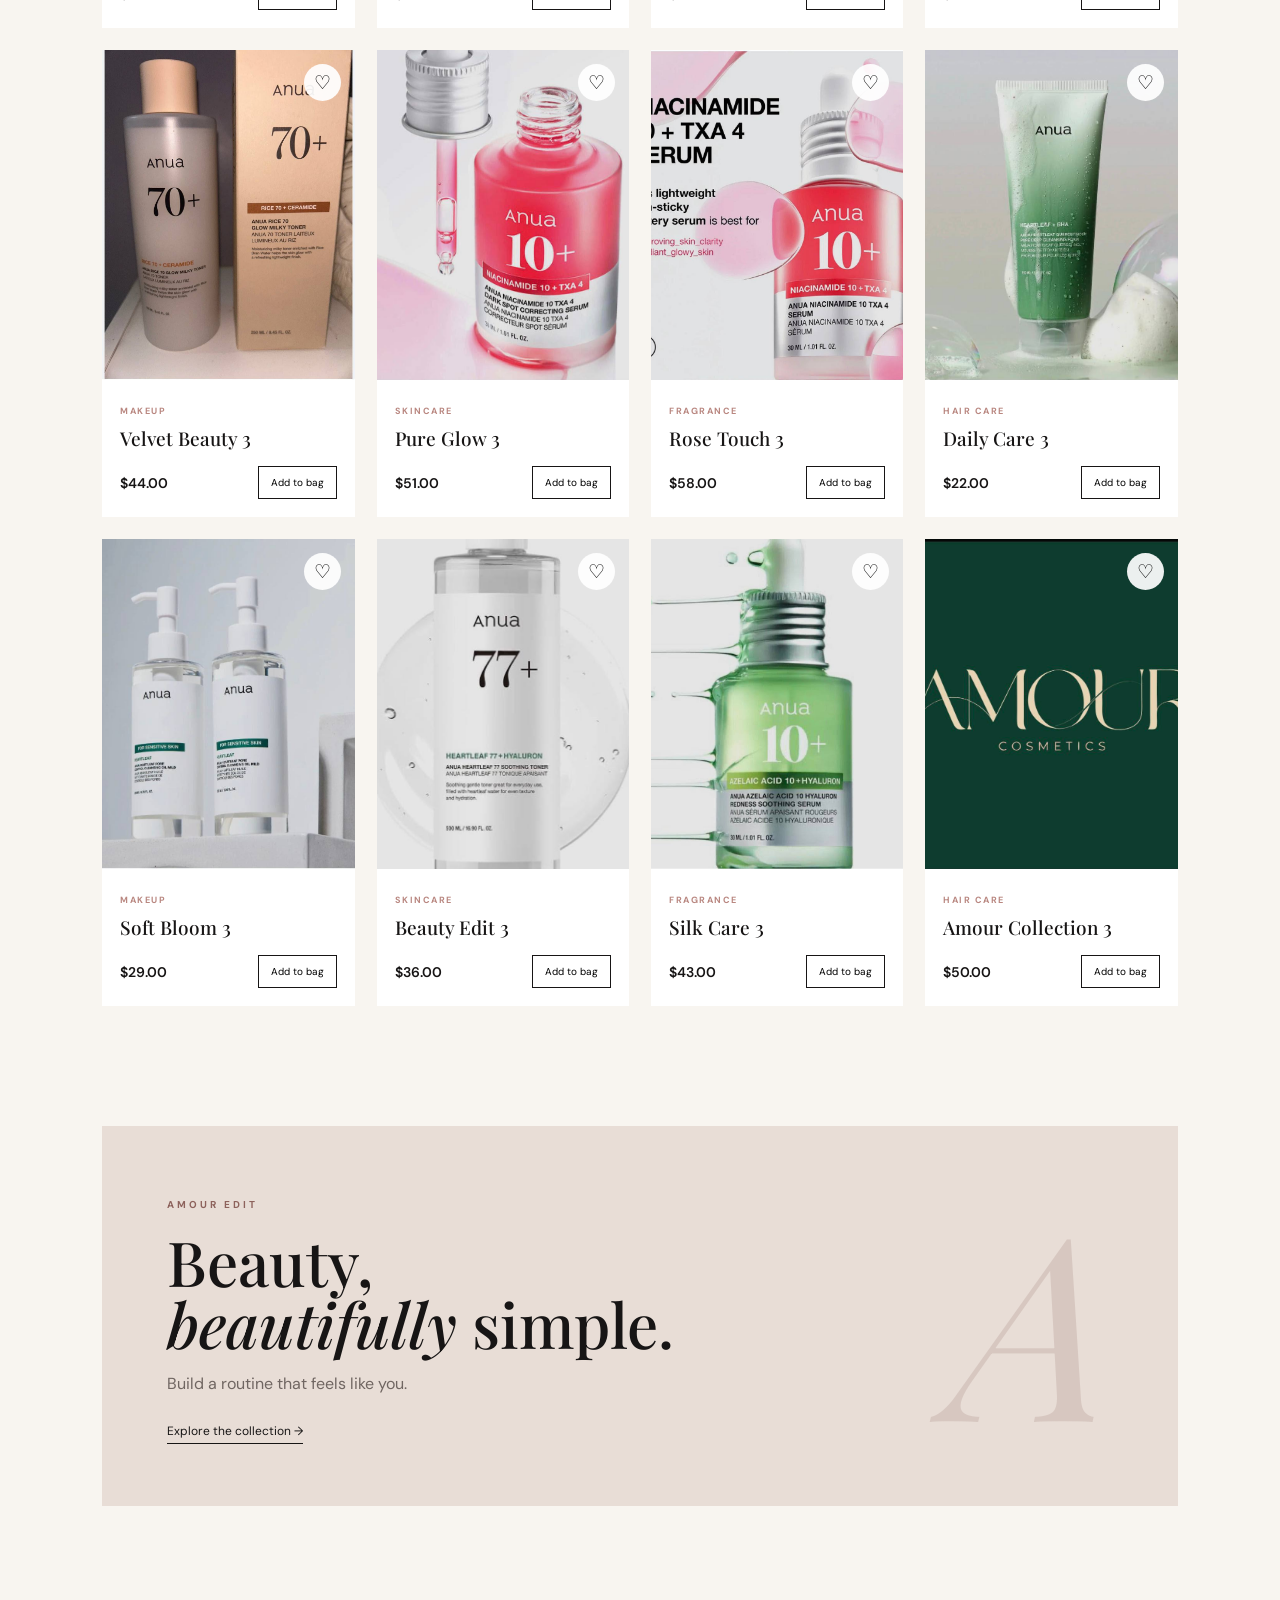
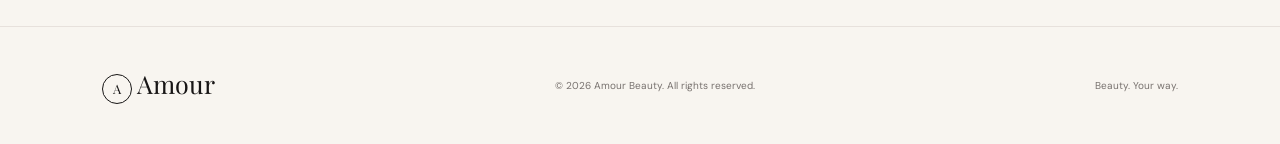
==== commit 1c287d12: "Remove Shop navigation and make About a separate information page" ====
--- a/index.html
+++ b/index.html
@@ -8,13 +8,13 @@
 <link rel="preconnect" href="https://fonts.googleapis.com">
 <link rel="preconnect" href="https://fonts.gstatic.com" crossorigin>
 <link href="https://fonts.googleapis.com/css2?family=DM+Sans:wght@400;500;600;700&family=Playfair+Display:ital,wght@0,500;0,600;0,700;1,500;1,600&display=swap" rel="stylesheet">
-<link rel="stylesheet" href="style.css?v=6">
+<link rel="stylesheet" href="style.css?v=7">
 </head>
 <body>
 <header class="header">
   <a class="logo" href="#home" aria-label="Amour home"><span class="logo-mark">A</span><span>Amour</span></a>
   <nav class="nav" id="nav" aria-label="Main navigation">
-    <a href="#home">Home</a><a href="#shop">Shop</a><a href="#categories">Categories</a><a href="#about">About</a>
+    <a href="#home">Home</a><a href="#categories">Categories</a><a href="about.html">About</a>
   </nav>
   <div class="header-actions">
     <button id="searchBtn" aria-label="Search" type="button">⌕</button>
@@ -29,7 +29,7 @@
     <span class="eyebrow">AMOUR BEAUTY</span>
     <h1>Your beauty.<em>Your way.</em></h1>
     <p>Discover carefully selected beauty and cosmetic products designed to make your everyday routine feel more beautiful.</p>
-    <a class="hero-btn" href="#shop">Shop Collection <span>→</span></a>
+    <a class="hero-btn" href="#products-section">Discover Collection <span>→</span></a>
   </div>
   <div class="hero-image">
     <img src="photo_2026-08-24_14-49-03.jpg" alt="Amour Beauty collection">
@@ -48,7 +48,7 @@
   </div>
 </section>
 
-<section class="shop" id="shop">
+<section class="shop" id="products-section">
   <div class="shop-heading">
     <div><span class="section-label">OUR COLLECTION</span><h2>Beauty essentials</h2></div>
     <div class="product-count"><span id="productCount">24</span> products</div>
@@ -57,13 +57,8 @@
 </section>
 
 <section class="promo">
-  <div><span>AMOUR EDIT</span><h2>Beauty,<br><em>beautifully</em> simple.</h2><p>Build a routine that feels like you.</p><a href="#shop">Explore the collection →</a></div>
+  <div><span>AMOUR EDIT</span><h2>Beauty,<br><em>beautifully</em> simple.</h2><p>Build a routine that feels like you.</p><a href="#products-section">Explore the collection →</a></div>
   <div class="promo-symbol">A</div>
-</section>
-
-<section class="about" id="about">
-  <div class="about-image"><img src="photo_2026-08-24_14-43-19 (2).jpg" alt="Amour beauty products"></div>
-  <div class="about-text"><span class="section-label">ABOUT AMOUR</span><h2>Made for your <em>everyday.</em></h2><p>Amour brings together beauty essentials with a simple, elegant shopping experience. Discover makeup, skincare, fragrance and hair care chosen to fit naturally into your routine.</p><div class="about-items"><div><strong>01</strong><span>Curated beauty essentials</span></div><div><strong>02</strong><span>Simple, timeless design</span></div><div><strong>03</strong><span>Beauty your way</span></div></div></div>
 </section>
 </main>
 
@@ -80,6 +75,6 @@
 <div class="search-box" id="searchBox" aria-hidden="true">
   <div class="search-inner"><button id="closeSearch" type="button" aria-label="Close search">×</button><input id="searchInput" type="search" placeholder="Search beauty..." autocomplete="off" aria-label="Search products"></div>
 </div>
-<script src="script.js?v=6"></script>
+<script src="script.js?v=7"></script>
 </body>
 </html>
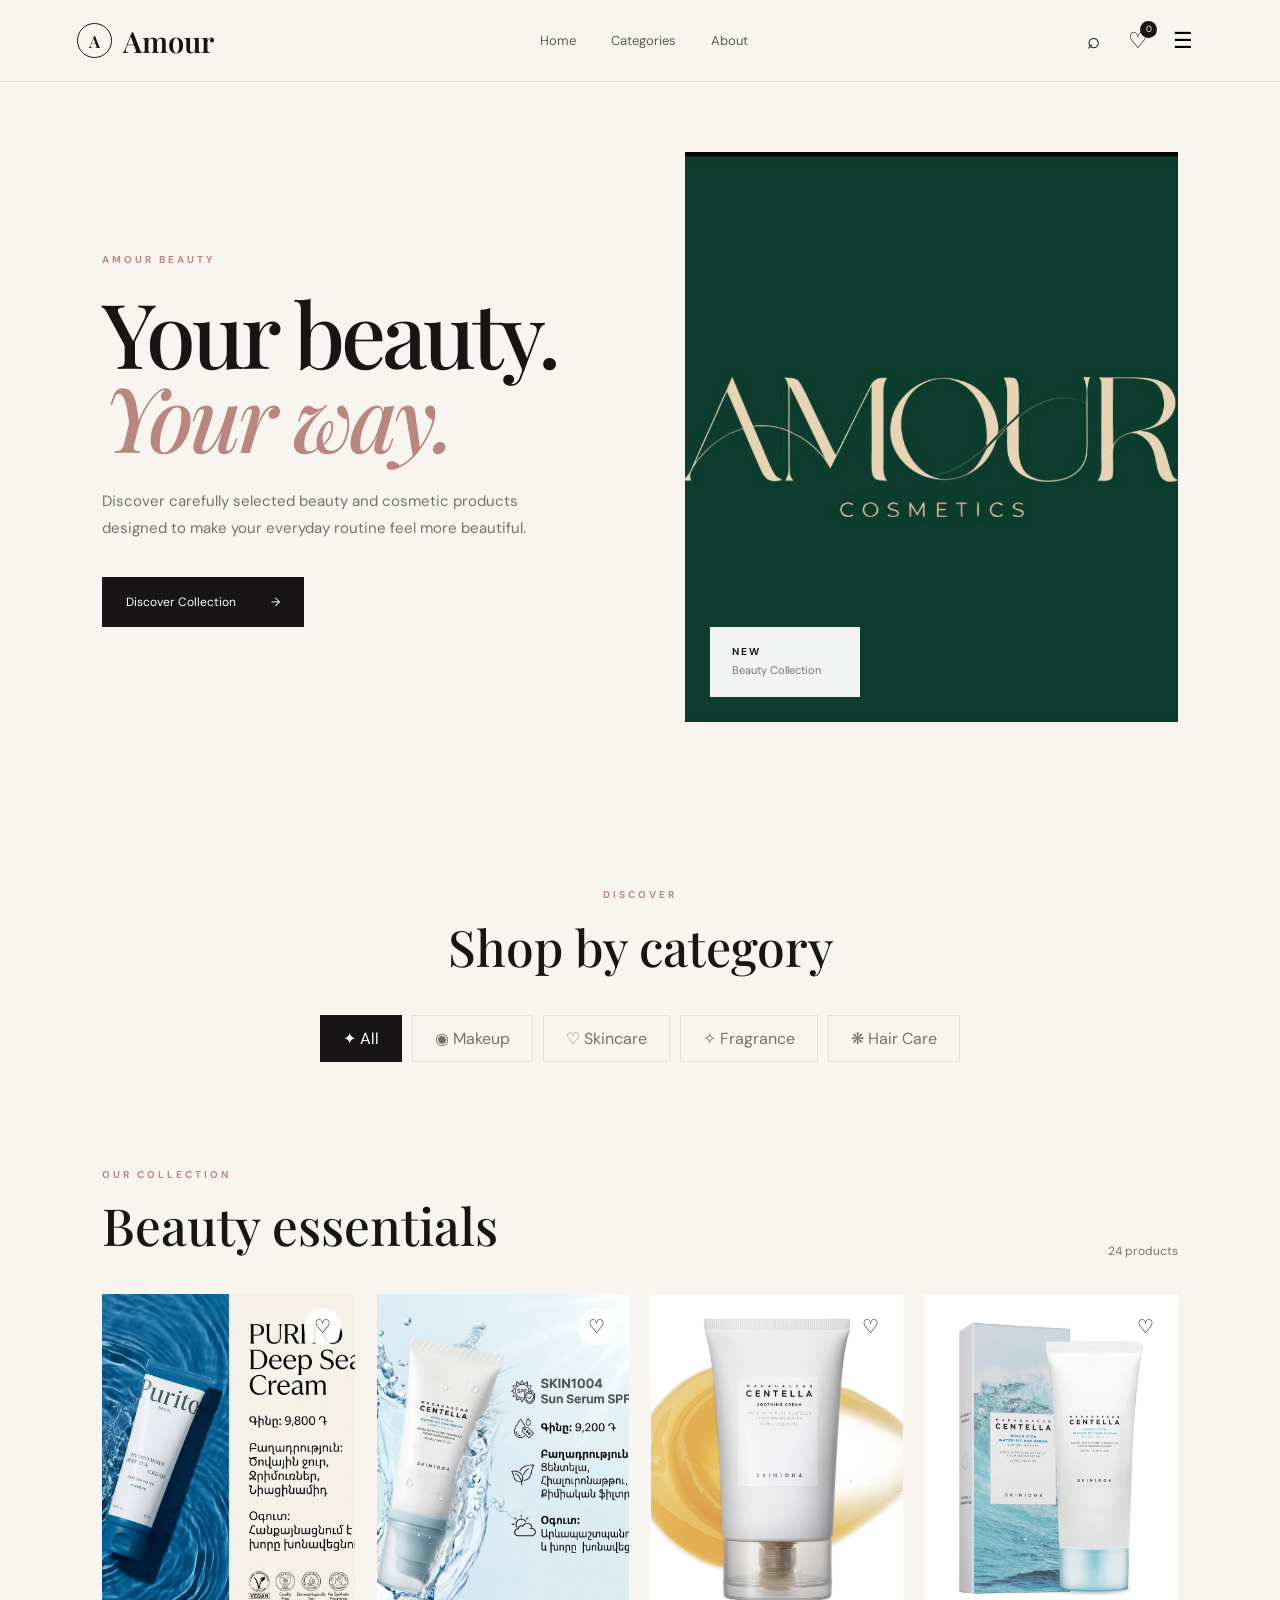
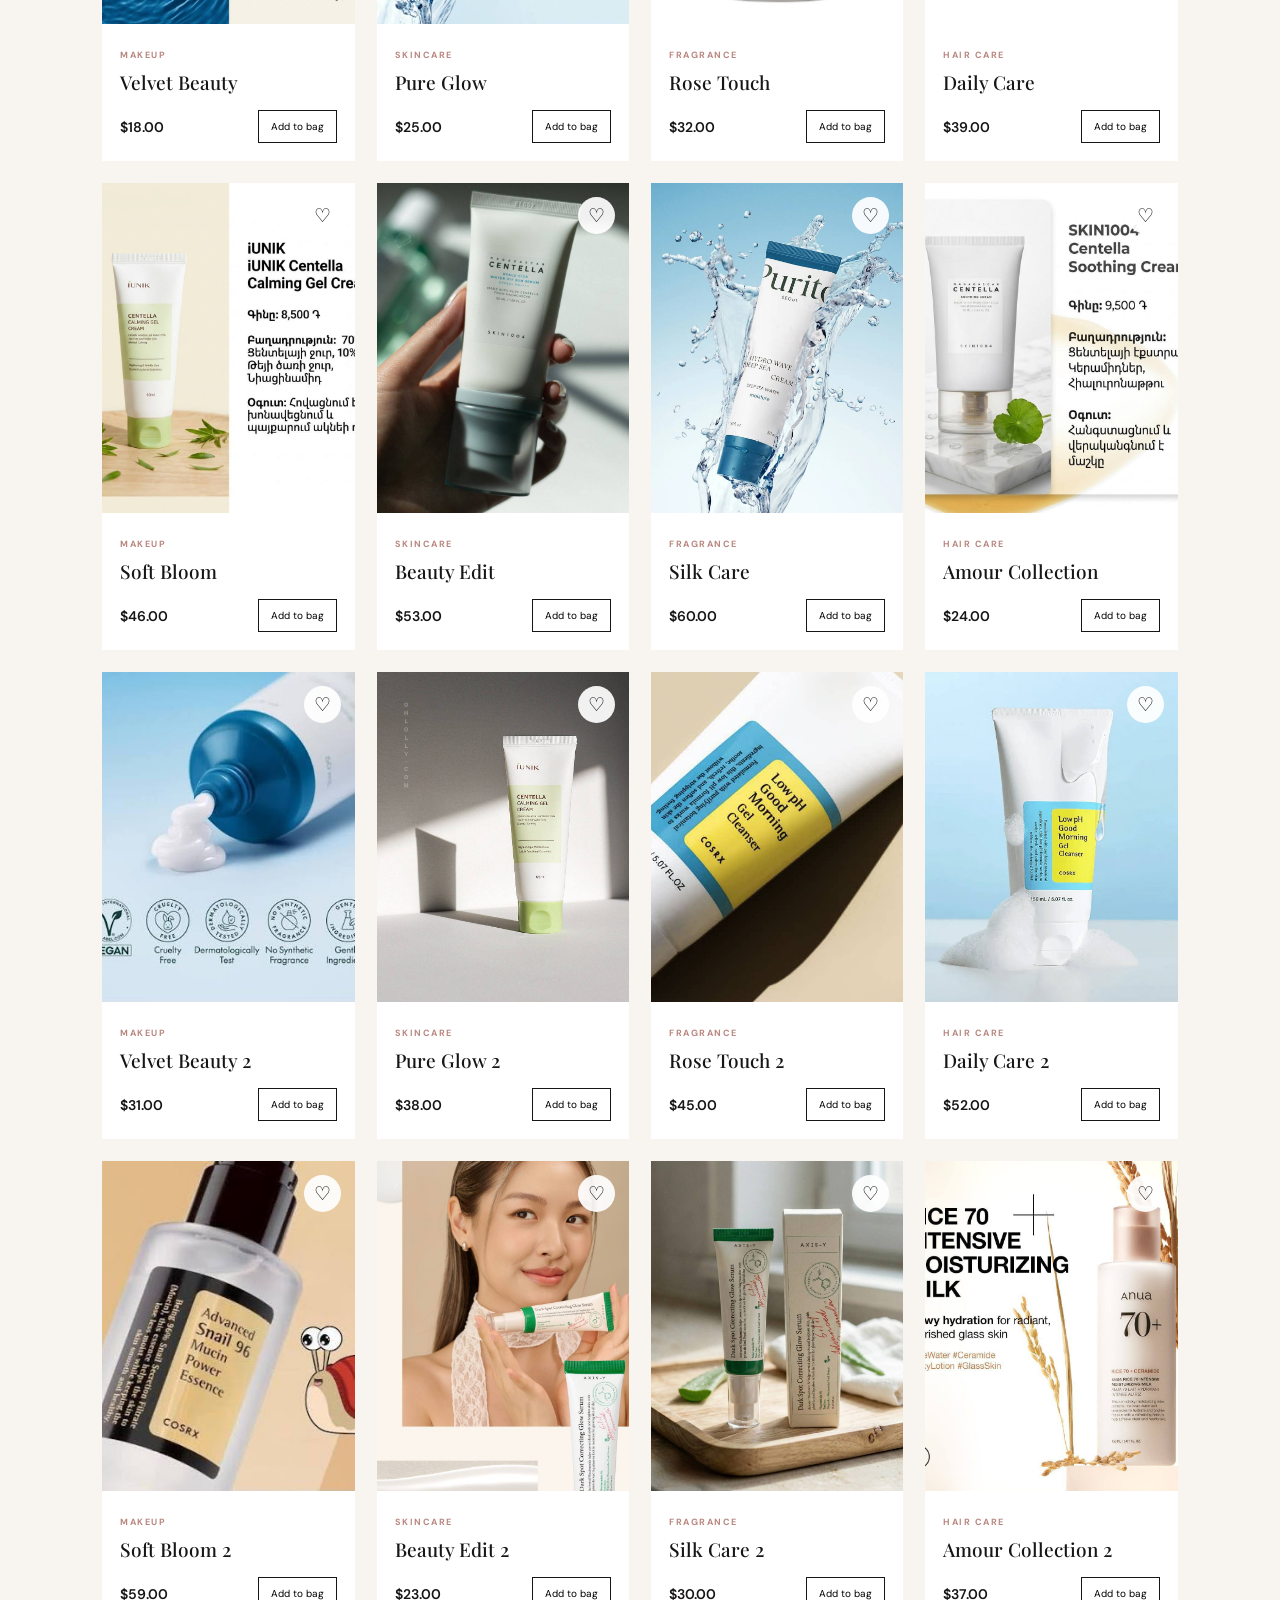
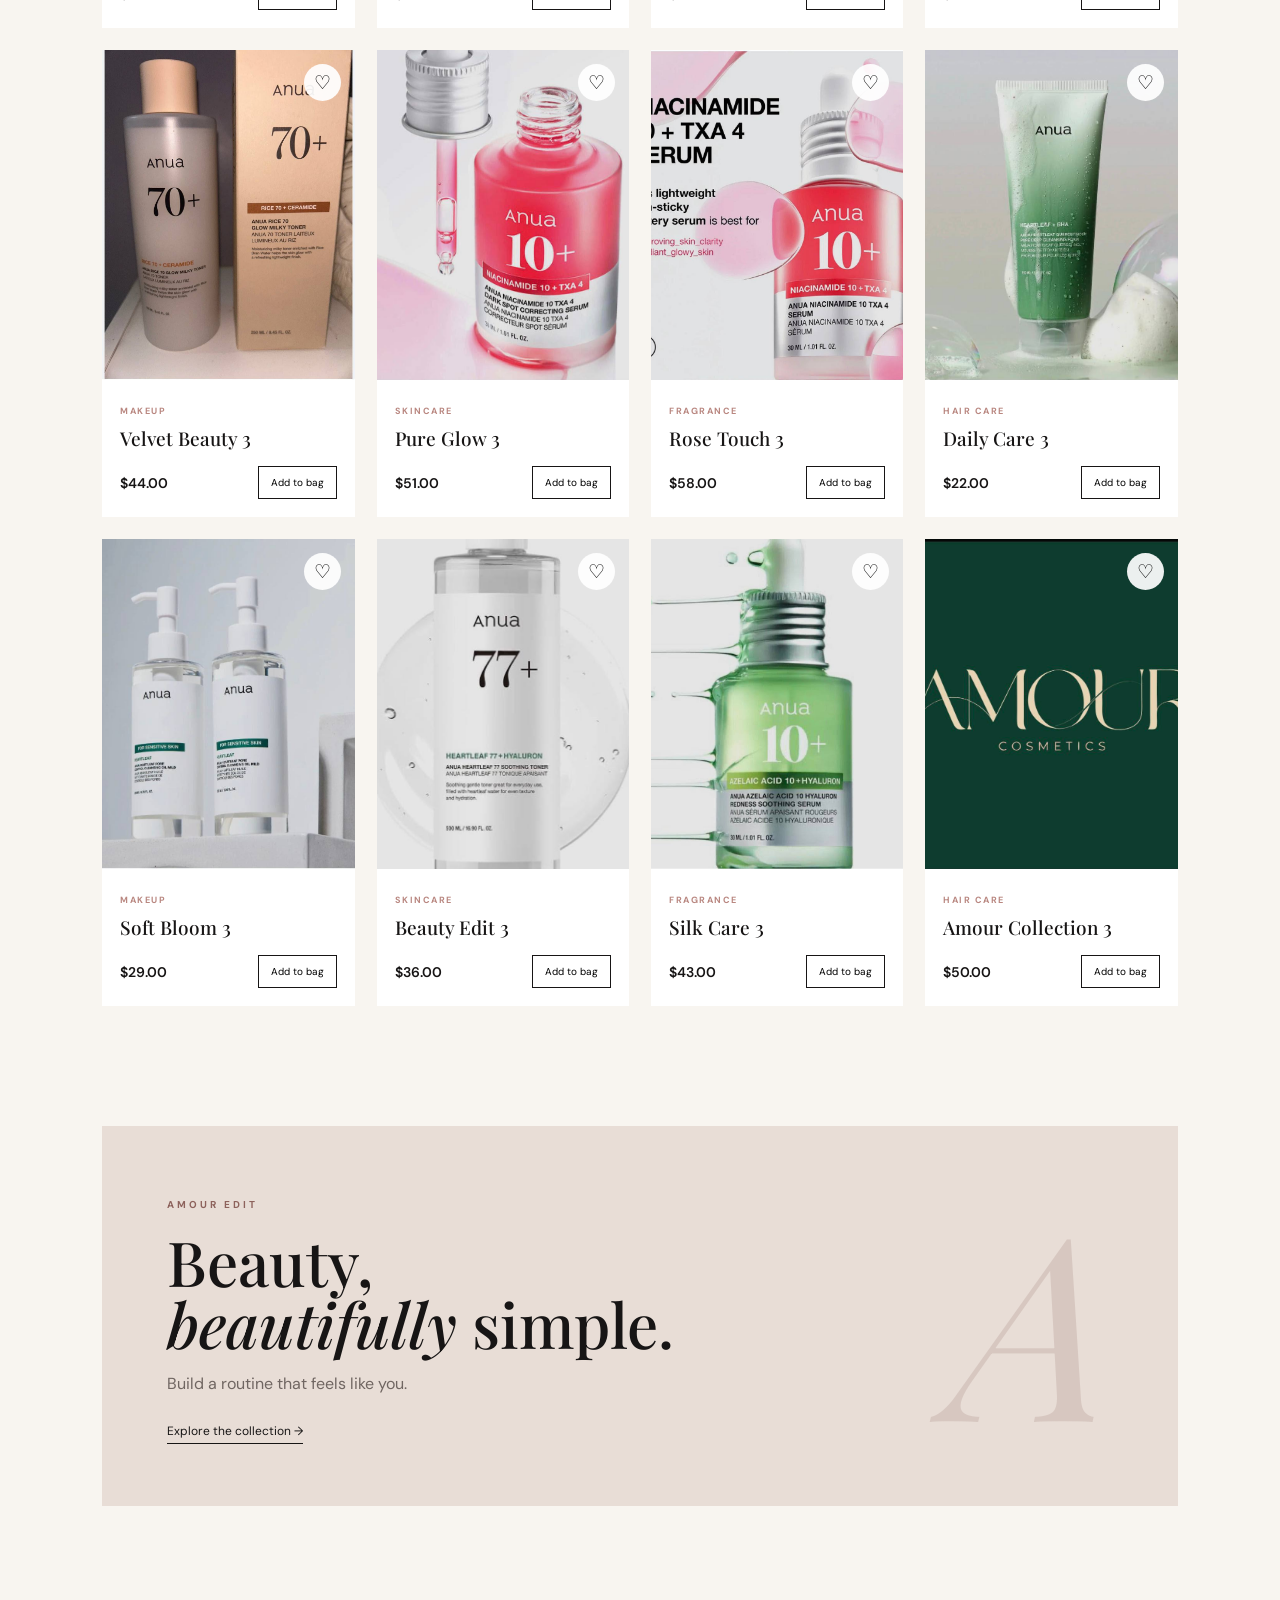
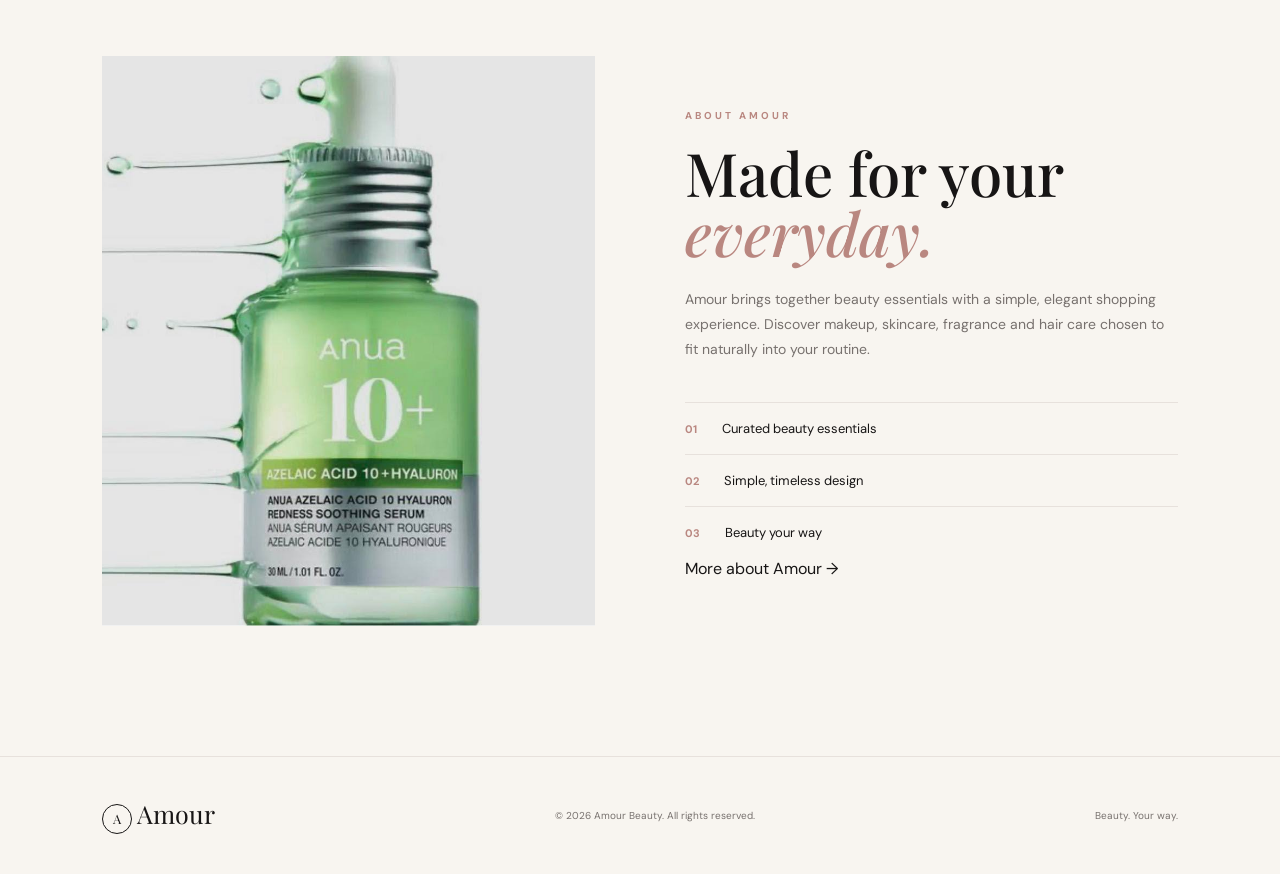
==== commit 83bc0923: "Reconnect Amour homepage with About section and final navigation" ====
--- a/index.html
+++ b/index.html
@@ -8,13 +8,15 @@
 <link rel="preconnect" href="https://fonts.googleapis.com">
 <link rel="preconnect" href="https://fonts.gstatic.com" crossorigin>
 <link href="https://fonts.googleapis.com/css2?family=DM+Sans:wght@400;500;600;700&family=Playfair+Display:ital,wght@0,500;0,600;0,700;1,500;1,600&display=swap" rel="stylesheet">
-<link rel="stylesheet" href="style.css?v=7">
+<link rel="stylesheet" href="style.css?v=8">
 </head>
 <body>
 <header class="header">
   <a class="logo" href="#home" aria-label="Amour home"><span class="logo-mark">A</span><span>Amour</span></a>
   <nav class="nav" id="nav" aria-label="Main navigation">
-    <a href="#home">Home</a><a href="#categories">Categories</a><a href="about.html">About</a>
+    <a href="#home">Home</a>
+    <a href="#categories">Categories</a>
+    <a href="about.html">About</a>
   </nav>
   <div class="header-actions">
     <button id="searchBtn" aria-label="Search" type="button">⌕</button>
@@ -32,7 +34,7 @@
     <a class="hero-btn" href="#products-section">Discover Collection <span>→</span></a>
   </div>
   <div class="hero-image">
-    <img src="photo_2026-08-24_14-49-03.jpg" alt="Amour Beauty collection">
+    <img src="photo_2026-08-24_14-49-03.jpg" alt="Amour Beauty collection" onerror="this.style.display='none';this.parentElement.classList.add('image-missing')">
     <div class="hero-badge"><strong>NEW</strong><span>Beauty Collection</span></div>
   </div>
 </section>
@@ -60,6 +62,21 @@
   <div><span>AMOUR EDIT</span><h2>Beauty,<br><em>beautifully</em> simple.</h2><p>Build a routine that feels like you.</p><a href="#products-section">Explore the collection →</a></div>
   <div class="promo-symbol">A</div>
 </section>
+
+<section class="about" id="about">
+  <div class="about-image"><img src="photo_2026-08-24_14-43-19 (2).jpg" alt="Amour beauty products" loading="lazy"></div>
+  <div class="about-text">
+    <span class="section-label">ABOUT AMOUR</span>
+    <h2>Made for your <em>everyday.</em></h2>
+    <p>Amour brings together beauty essentials with a simple, elegant shopping experience. Discover makeup, skincare, fragrance and hair care chosen to fit naturally into your routine.</p>
+    <div class="about-items">
+      <div><strong>01</strong><span>Curated beauty essentials</span></div>
+      <div><strong>02</strong><span>Simple, timeless design</span></div>
+      <div><strong>03</strong><span>Beauty your way</span></div>
+    </div>
+    <a class="about-link" href="about.html">More about Amour →</a>
+  </div>
+</section>
 </main>
 
 <footer><div class="footer-logo"><span>A</span> Amour</div><small>© <span id="year"></span> Amour Beauty. All rights reserved.</small><small>Beauty. Your way.</small></footer>
@@ -75,6 +92,6 @@
 <div class="search-box" id="searchBox" aria-hidden="true">
   <div class="search-inner"><button id="closeSearch" type="button" aria-label="Close search">×</button><input id="searchInput" type="search" placeholder="Search beauty..." autocomplete="off" aria-label="Search products"></div>
 </div>
-<script src="script.js?v=7"></script>
+<script src="script.js?v=8"></script>
 </body>
 </html>
